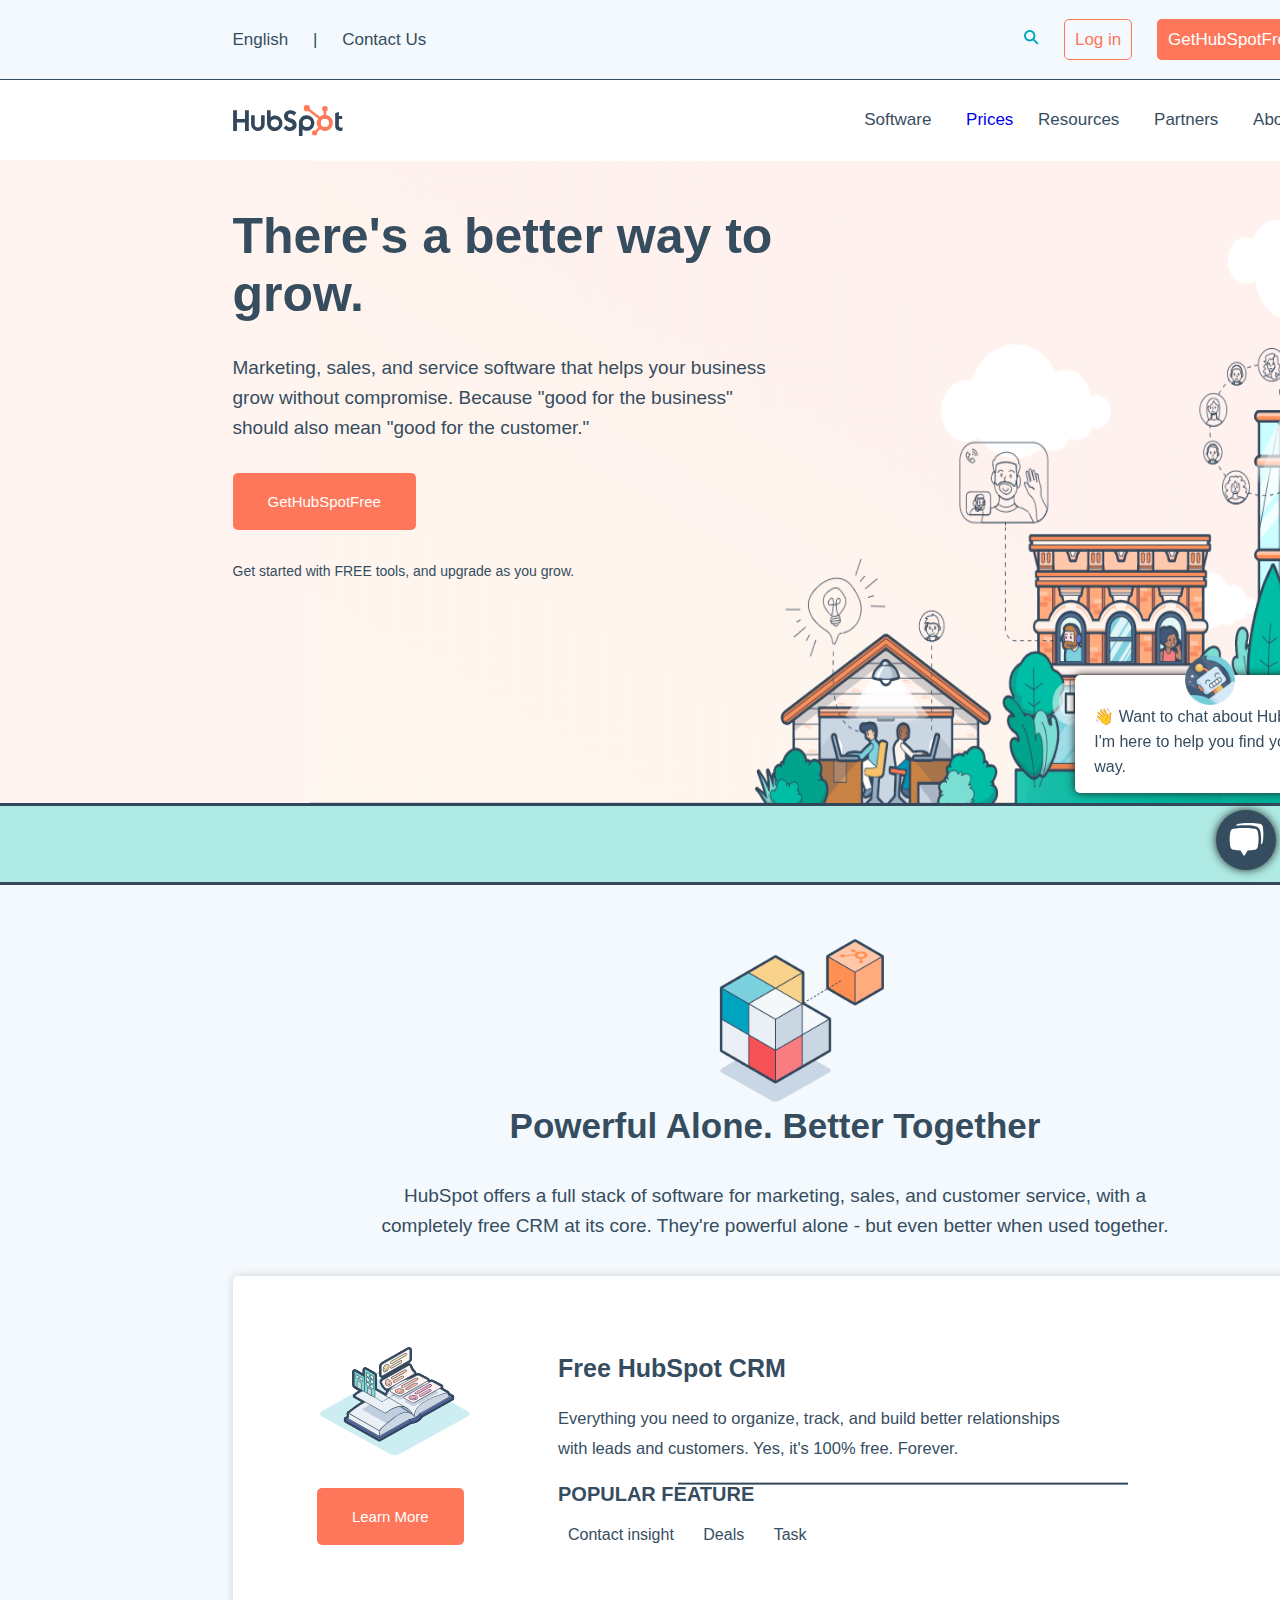
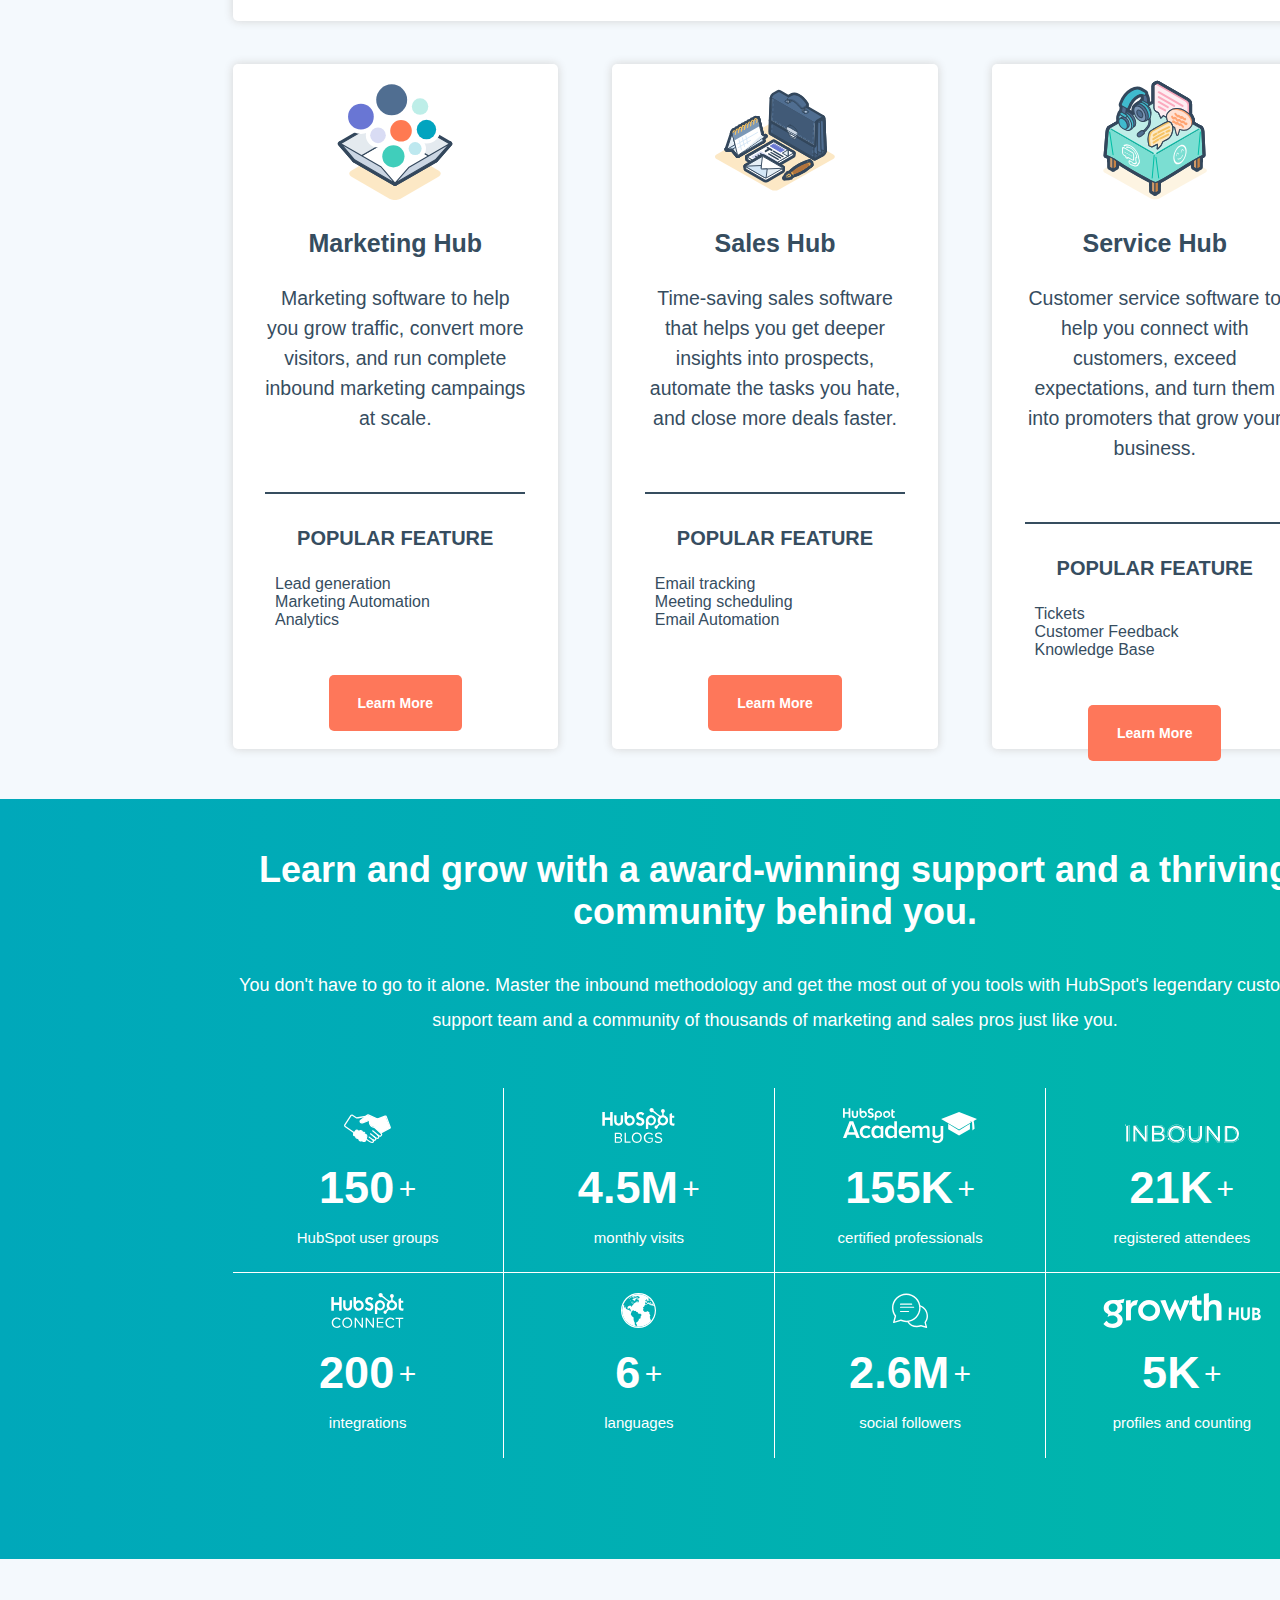
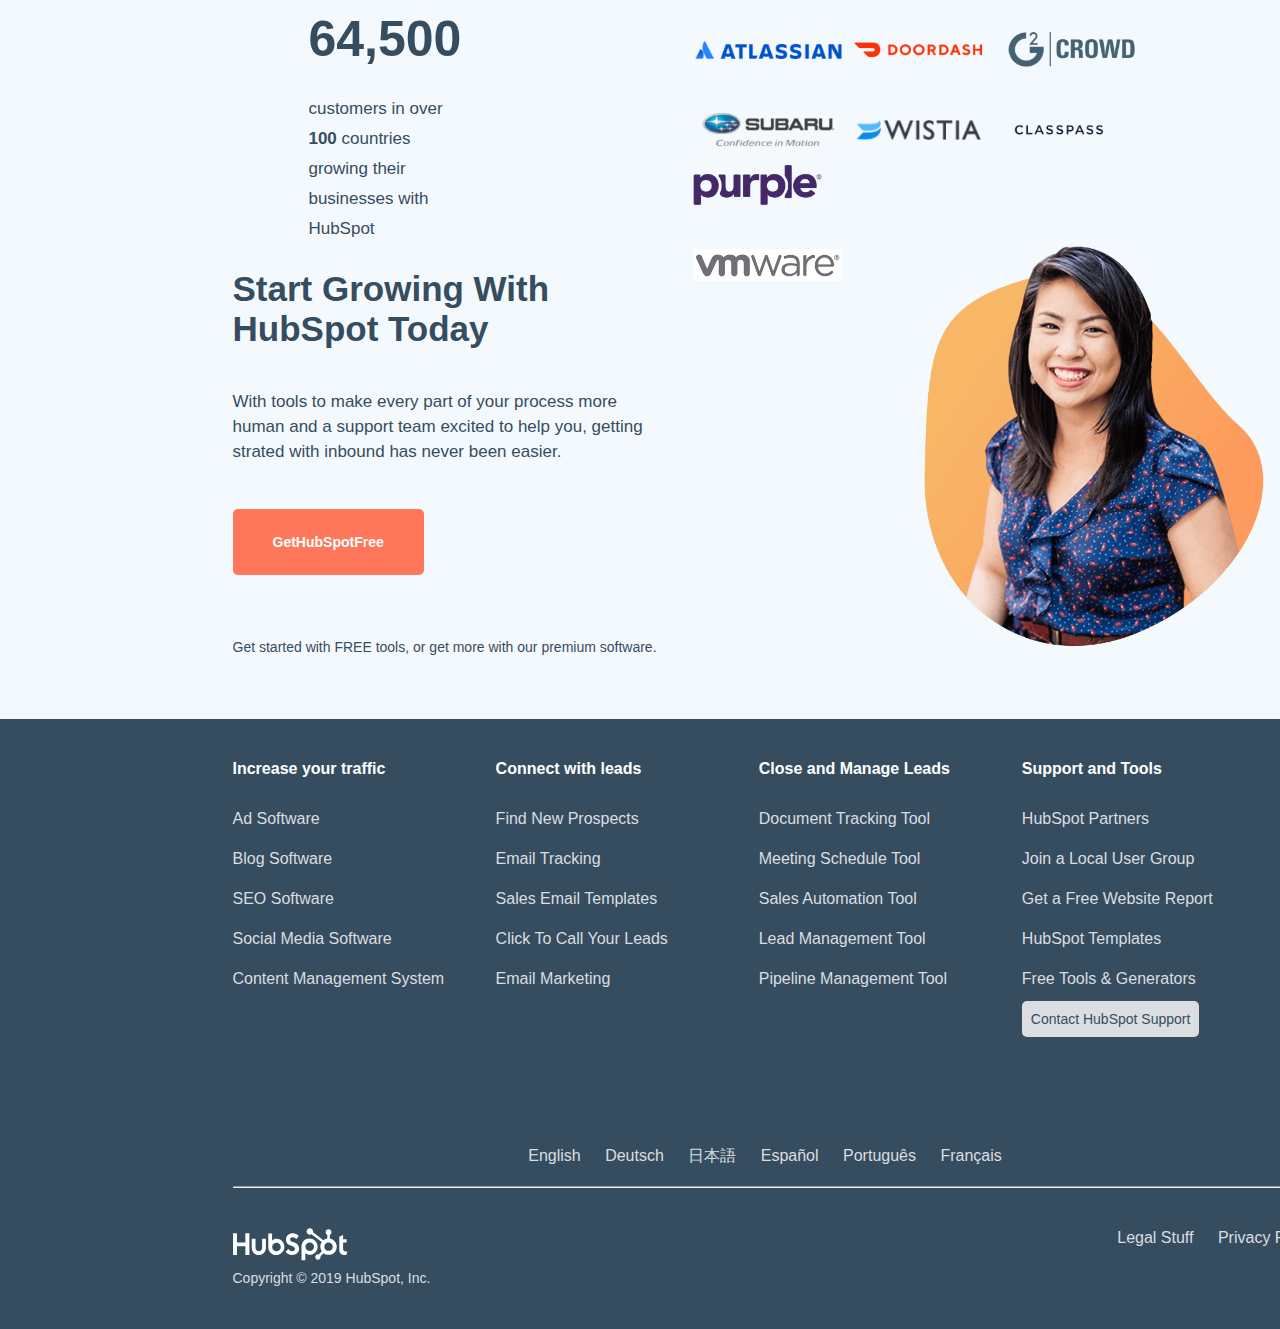
==== bonus/index.html @ 1d241747 "Fix software dropdown link color" ====
<!DOCTYPE html>
<html lang="en-US">
<head>
    <meta charset="UTF-8">
    <meta http-equiv="X-UA-Compatible" content="IE=edge">
    <meta name="viewport" content="width=device-width, initial-scale=1.0">
    <title>HubSpot</title>
    <link rel="stylesheet" href="./assets/css/style.css">
    <!-- Custom font -->
    <link rel="preconnect" href="https://fonts.gstatic.com">
    <link href="https://fonts.googleapis.com/css2?family=Montserrat:wght@200;400;600;700;800&display=swap" rel="stylesheet">  
    <!-- Custom icons -->
    <link rel="stylesheet" href="https://cdnjs.cloudflare.com/ajax/libs/font-awesome/5.15.3/css/all.min.css" integrity="sha512-iBBXm8fW90+nuLcSKlbmrPcLa0OT92xO1BIsZ+ywDWZCvqsWgccV3gFoRBv0z+8dLJgyAHIhR35VZc2oM/gI1w==" crossorigin="anonymous" />
</head>
<body>
    <!-- Chat bot -->
    <div class="helpBot">
        <div class="botImg"></div>
        <div class="crossX"><a class="mainColor" href="#">&#10005;</a></div>
        <a href="#">
            <p class="mainColor">👋 Want to chat about HubSpot? I'm here to help you find your way.</p>
        </a>
    </div>
    <!-- /Chat bot -->

    <!-- Chat icon -->
    <div class="helpChat">
        <a href="#">
            <div class="chatIcon"></div>        
        </a> 
    </div>
    <!-- /Chat icon -->

    <!-- Header -->
    <header>
        <!-- Top row nav -->
        <section class="topRow bgLightBlue">
            <div class="container clearfix">
                <div class="col2">
                    <ul>
                   <!-- Site language -->
                        <li>
                            <i class="fas fa-globe-europe smallGlobe"></i>
                            <span style="text-decoration: none" href="#">
                                <div class="dropdownMenu" id="menuLang">
                                    <span>English</span>
                                    <i class="fas fa-chevron-down"></i>
                                    <div class="dropdownContent" id="dropLang">
                                        <a class="mainColor" href="#"><strong>日本語</strong></a>
                                        <a class="mainColor" href="#"><strong>Deutsch</strong></a>
                                        <a class="mainColor" href="#"><strong>English</strong></a>
                                        <a class="mainColor" ref="#"><strong>Español</strong></a>
                                        <a class="mainColor" href="#"><strong>Português</strong></a>
                                        <a class="mainColor" href="#"><strong>Français</strong></a>         
                                    </div>
                                </div>
                            </span>
                        </li>
                        <!-- /Site language -->
                        <li>
                            <div class="vertical-divisor">|</div>
                        </li>
                        <!-- Contact us -->
                        <li>
                            <a class="mainColor" href="#">Contact Us</a>
                        </li>
                        <!-- /Contact us -->
                    </ul>
                </div>
                <div class="col2 alignRight">
                    <img class="smallIcon" src="./assets/img/search-20icon.webp" alt="Search icon">
                    <a class="medBtn" href="#">Log in</a>
                    <a class="medBtn" href="#">GetHubSpotFree</a>
                </div>
            </div>
        </section>
        <!-- /Top row nav -->
        <section class="bottomRow bgWhite">
            <div class="container clearfix">
                <div class="col2">
                    <img class="siteLogo" src="./assets/img/logo.svg" alt="Site logo">
                </div>
                <div class="col2">
                    <ul class="bottomRMenu alignRight">
                        <!-- Software -->
                        <li>
                            <span style="text-decoration: none">
                                <div class="dropdownMenu" id="menu1">
                                    <span>Software</span>
                                    <i class="fas fa-chevron-down"></i>
                                    <div class="dropdownContent" id="drop1">
                                        <!-- First -->
                                        <div class="clearfix">
                                            <div class="img" id="img1"></div>
                                            <div class="ddRMenu">
                                                <a class="mainColor" href="#"><h4>Free HubSpot CRM</h4></a>
                                                <p>All your contacts and companies, 100% free.</p>
                                            </div>
                                        </div>
                                        <!-- /First -->
                                        <!-- Second -->
                                        <hr class="dropdownHr">
                                        <div class="clearfix">
                                            <div class="img" id="img2"></div>
                                            <div class="ddRMenu">
                                                <a class="mainColor" href="#"><h4>Marketing Hub</h4></a>
                                                <p>Marketing software to increase traffic and lead. Free and premium plans.</p>
                                            </div>
                                        </div>
                                        <!-- /Second -->
                                        <!-- Third -->
                                        <div class="clearfix">
                                            <div class="img" id="img3"></div>
                                            <div class="ddRMenu">
                                                <a class="mainColor" href="#"><h4>Sales Hub</h4></a>
                                                <p>Sales software for closing more deals, faster. Free and premium plans.</p>
                                             </div>
                                        </div>
                                        <!-- /Third -->
                                        <!-- Fourth -->
                                        <div class="clearfix">
                                            <div class="img" id="img4"></div>
                                            <div class="ddRMenu">
                                                <a class="mainColor" href="#"><h4>Service Hub</h4></a>
                                                <p>Software for providing first-class customer service. Free and premium plans.</p>
                                            </div>
                                        </div>
                                        <!-- /Fourth -->
                                        <!-- Fifth -->
                                        <div class="clearfix">
                                            <div class="img" id="img5"></div>
                                            <div class="ddRMenu">
                                                <a class="mainColor" href="#"><h4>CMS Hub</h4></a>
                                                <p>Content management software to power websites. Premium plans and free trial.</p>
                                            </div>
                                        </div>
                                        <!-- /Fifth -->
                                        <hr class="dropdownHr">
                                        <div class="clearfix">
                                            <div style="line-height:30px">
                                                <a class="mainColor" href="#"><h4>App Marketplace</h4></a>
                                                <p>Find HubSpot apps for the tools and software you use to run your business.</p>
                                            </div>
                                        </div>
                                    </div>
                                </div>
                            </span>
                        </li>
                        <!-- /Software -->
                        <!-- Prices -->
                        <li>
                            <a style="text-decoration: none" href="#">Prices</a>
                        </li>
                        <!-- /Prices -->
                        <!-- Resources -->
                        <li>
                            <span style="text-decoration: none">
                                <div class="dropdownMenu" id="menu2">
                                    <span>Resources</span>
                                    <i class="fas fa-chevron-down"></i>
                                    <div class="dropdownContent clearfix"  id="drop2">
                                        <div class="row">
                                            <div class="col3">
                                                <a href="#"><h4 class="mainColor">Blog</h4></a>
                                                <p>Read marketing sales, agency, and customer success blog content.</p>
                                            </div>
                                            <div class="col3">
                                                <a href="#"><h4 class="mainColor">Customer Stories</h4></a>
                                                <p>Hear from the businesses that use HubSpot to grow better every day.</p>
                                            </div>
                                            <div class="col3">
                                                <a href="#"><h4 class="mainColor">Developers</h4></a>
                                                <p>Create apps and custom integrations for businesses using HubSpot.</p>
                                            </div>
                                        </div>
                                        <hr style="border: 1px solid lightgray">
                                        <div class="row">
                                            <div class="col3">
                                                <a href="#"><h4 class="mainColor">Ebooks, Guides & More</h4></a>
                                                <p>Get access to HubSpot's most popular marketing resources.</p>
                                            </div>
                                            <div class="col3">
                                                <a href="#"><h4 class="mainColor">Onboarding & Services</h4></a>
                                                <p>Find training and consulting services to help you thrive with HubSpot.</p>
                                            </div>
                                            <div class="col3">
                                                <a href="#"><h4 class="mainColor">Research & Reports</h4></a>
                                                <p>Get up-to-date research and data on hot business trends.</p>
                                            </div>
                                        </div>
                                        <hr style="border: 1px solid lightgray">
                                        <div class="row">
                                            <div class="col3">
                                                <a href="#"><h4 class="mainColor">Free Courses & Certifications</h4></a>
                                                <p>Take courses on the latest business trends, taught by industry experts.</p>
                                            </div>
                                            <div class="col3">
                                                <a href="#"><h4 class="mainColor">What Is Inbound?</h4></a>
                                                <p>Get a primer on how inbound helps your business grow better.</p>
                                            </div>
                                            <div class="col3">
                                                <a href="#"><h4 class="mainColor">Customer Support</h4></a>
                                                <p>Get help if you have questions about using HubSpot software.</p>
                                            </div>
                                        </div>
                                    </div>
                                </div>
                            </span>
                        </li>
                        <!-- /Resources -->
                        <!-- Partners -->
                        <li>
                            <span style="text-decoration: none">
                                <div class="dropdownMenu" id="menu3">
                                    <span>Partners</span>
                                    <i class="fas fa-chevron-down"></i>
                                    <div class="dropdownContent" id="drop3">
                                        <div class="col2">
                                            <a href="#"><h4 class="mainColor">Hire a Partner</h4></a>
                                            <p>Find a partner in our global community of service providers who can help you grow.</p>
                                        </div>
                                        <div class="col2">
                                            <a href="#"><h4 class="mainColor">Partner With Us</h4></a>
                                            <p>Find the right partner program to help your business grow.</p>
                                        </div>
                                    </div>
                                </div>
                            </span>
                        </li>
                        <!-- /Partners -->
                        <!-- About -->
                        <li>
                            <span style="text-decoration: none">
                                <div class="dropdownMenu" id="menu4">
                                    <span>About</span>
                                    <i class="fas fa-chevron-down"></i>
                                    <div class="dropdownContent f15" id="drop4">
                                        <div class="col3">
                                            <ul>
                                                <li><h4 class="mainColor">Company</h4></li>
                                                <li><a href="#">About Us</a></li>
                                                <li><a href="#">Contact Us</a></li>
                                                <li><a href="#">Management Team</a></li>
                                                <li><a href="#">Board of Directors</a></li>
                                                <li><a href="#">Careers</a></li>
                                            </ul>
                                        </div>
                                        <div class="col3">
                                            <ul>
                                                <li><h4 class="mainColor">News</h4></li>
                                                <li><a href="#">HubSpot News</a></li>
                                                <li><a href="#">Press Resources</a></li>
                                                <li><a href="#">Speakers</a></li>
                                            </ul>
                                        </div>
                                        <div class="col3">
                                            <ul>
                                                <li><h4 class="mainColor">Investors</h4></li>
                                                <li><a href="#">Investor Relations</a></li>
                                            </ul>
                                        </div>
                                    </div>
                                </div>
                            </span>
                        </li>
                        <!-- /About -->
                    </ul>
                </div>
            </div>
        </section>
    </header>
    <!-- /Header -->

    <!-- Main -->
    <main>
        <!-- Introduction -->
        <section class="siteIntroduction bgLightOrange">
            <div class="introContent container">
                <h1>There's a better way to grow.</h1>
                <p>Marketing, sales, and service software that helps your business grow without compromise. Because "good for the business" should also mean "good for the customer."</p>
                <a class="btnOrange" href="#">GetHubSpotFree</a>
                <p>Get started with FREE tools, and upgrade as you grow.</p>
            </div>
            <div class="imgCompl"></div>
        </section>
        <!-- /Introduction -->

        <!-- Products -->
        <section class="mainProducts bgLightBlue">
            <div class="container clearfix">
                <!-- Products intro -->
                <img src="./assets/img/cube.webp" alt="Cube image">
                <h2>Powerful Alone. Better Together</h2>
                <p class="mainPrSub">HubSpot offers a full stack of software for marketing, sales, and customer service, with a completely free CRM at its core. They're powerful alone - but even better when used together.</p>
                <!-- /Products intro -->

                <!-- Horizontal card -->
                <div class="horizProduct boxCard">
                    <div class="col2">
                        <div>
                            <img class="medImg" src="./assets/img/book.svg" alt="Book image">
                        </div>
                        <div>
                            <a class="btnOrange" href="">Learn More</a>
                        </div>
                    </div>
                    <div class="col2">
                        <div class="hubCrm">
                            <h3>Free HubSpot CRM</h3>
                            <p>Everything you need to organize, track, and build better relationships with leads and customers. Yes, it's 100&percnt; free. Forever.</p>
                            <h4>Popular feature</h4>
                            <div class="customHr"></div>
                            <ul>
                                <li>
                                    <i class="orangeCheck fas fa-check-circle"></i> Contact insight
                                </li>
                                <li>
                                    <i class="orangeCheck fas fa-check-circle"></i> Deals
                                </li>
                                <li>
                                    <i class="orangeCheck fas fa-check-circle"></i> Task
                                </li>
                            </ul>
                        </div>
                    </div>
                </div>
                <!-- /Horizontal card -->

                <!-- Vertical cards -->
                <div class="verticalProducts">
                    <!-- First card -->
                    <div class="col3 boxCard">
                        <img src="./assets/img/buble.svg" alt="Buble image">
                        <h3>Marketing Hub</h3>
                        <p>Marketing software to help you grow traffic, convert more visitors, and run complete inbound marketing campaings at scale.</p>
                        <hr>
                        <h4>Popular feature</h4>
                        <ul>
                            <li>
                                <i class="orangeCheck fas fa-check-circle"></i> Lead generation
                            </li>
                            <li>
                                <i class="orangeCheck fas fa-check-circle"></i> Marketing Automation
                            </li>
                            <li>
                                <i class="orangeCheck fas fa-check-circle"></i> Analytics
                            </li>
                        </ul>
                        <div>
                            <a class="btnOrange" href="">Learn More</a>
                        </div>
                    </div>
                    <!-- /First card -->
                    
                    <!-- Second card -->
                    <div class="col3 boxCard">
                        <img src="./assets/img/office.svg" alt="Office stuff image">
                        <h3>Sales Hub</h3>
                        <p>Time-saving sales software that helps you get deeper insights into prospects, automate the tasks you hate, and close more deals faster.</p>
                        <hr>
                        <h4>Popular feature</h4>
                        <ul>
                            <li>
                                <i class="orangeCheck fas fa-check-circle"></i> Email tracking
                            </li>
                            <li>
                                <i class="orangeCheck fas fa-check-circle"></i> Meeting scheduling
                            </li>
                            <li>
                                <i class="orangeCheck fas fa-check-circle"></i> Email Automation
                            </li>
                        </ul>
                        <div>
                            <a class="btnOrange" href="">Learn More</a>
                        </div>
                    </div>
                    <!-- /Second card -->

                    <!-- Third card -->
                    <div class="col3 boxCard">
                        <img src="./assets/img/table.svg" alt="Table image">
                        <h3>Service Hub</h3>
                        <p>Customer service software to help you connect with customers, exceed expectations, and turn them into promoters that grow your business.</p>
                        <hr>
                        <h4>Popular feature</h4>
                        <ul>
                            <li>
                                <i class="orangeCheck fas fa-check-circle"></i> Tickets
                            </li>
                            <li>
                                <i class="orangeCheck fas fa-check-circle"></i> Customer Feedback
                            </li>
                            <li>
                                <i class="orangeCheck fas fa-check-circle"></i> Knowledge Base
                            </li>
                        </ul>
                        <div>
                            <a class="btnOrange" href="">Learn More</a>
                        </div>
                    </div>
                    <!-- /Third card -->
                </div>
                <!-- /Vertical cards -->

            </div>
        </section>
        <!-- /Products -->

        <!-- Numbers -->
        <section class="numbersSec bgGradientBlue">
            <div class="container">
                <!-- Intro -->
                <div class="numbersIntro">
                    <h2>Learn and grow with a award-winning support and a thriving community behind you.</h2>
                    <p>You don't have to go to it alone. Master the inbound methodology and get the most out of you tools with HubSpot's legendary customer support team and a community of thousands of marketing and sales pros just like you.</p>
                </div>
                <!-- /Intro -->

                <!-- Site Numbers -->
                <div class="siteNumbers clearfix">
                    <!-- First -->
                    <div class="col4">
                        <!-- Top Element -->
                        <div class="topElem">
                            <img src="./assets/img/hands.svg" alt="Hands icon">
                            <div>
                                <span class="bigNumber">150</span> 
                                <span class="plusElem">+</span>
                            </div>
                            <p>HubSpot user groups</p>
                        </div>
                        <!-- /Top Element -->
                        
                        <!-- Bottom Element -->
                        <div class="botElem">
                            <img src="./assets/img/connect.svg" alt="Chat icon">
                            <div>
                                <span class="bigNumber">200</span> 
                                <span class="plusElem">+</span>
                            </div>
                            <p>integrations</p>
                        </div>
                        <!-- /Bottom Element -->
                    </div>
                    <!-- /First -->

                    <!-- Second -->
                    <div class="col4">
                        <!-- Top Element -->
                        <div class="topElem">
                            <img src="./assets/img/blogs.svg" alt="Blog icon">
                            <div>
                                <span class="bigNumber">4.5M</span> 
                                <span class="plusElem">+</span>
                            </div>
                            <p>monthly visits</p>
                        </div>
                        <!-- /Top Element -->
                        
                        <!-- Bottom Element -->
                        <div class="botElem">
                            <img src="./assets/img/globe.svg" alt="Earth icon">
                            <div>
                                <span class="bigNumber">6</span> 
                                <span class="plusElem">+</span>
                            </div>
                            <p>languages</p>
                        </div>
                        <!-- /Bottom Element -->                        
                    </div>
                    <!-- /Second -->

                    <!-- Third -->
                    <div class="col4">
                        <div class="topElem">
                            <img src="./assets/img/academy.svg" alt="Academy icon">
                            <div>
                                <span class="bigNumber">155K</span> 
                                <span class="plusElem">+</span>
                            </div>
                            <p>certified professionals</p>
                        </div>
                        <!-- /Top Element -->
                        
                        <!-- Bottom Element -->
                        <div class="botElem">
                            <img src="./assets/img/followers.svg" alt="Follower icon">
                            <div>
                                <span class="bigNumber">2.6M</span> 
                                <span class="plusElem">+</span>
                            </div>
                            <p>social followers</p>
                        </div>
                        <!-- /Bottom Element -->                        
                    </div>
                    <!-- /Third -->

                    <!-- Fourth -->
                    <div class="col4">
                        <div class="topElem last">
                            <img src="./assets/img/inbound.svg" alt="Inbound icon">
                            <div>
                                <span class="bigNumber">21K</span> 
                                <span class="plusElem">+</span>
                            </div>
                            <p>registered attendees</p>
                        </div>
                        <!-- /Top Element -->
                        
                        <!-- Bottom Element -->
                        <div class="botElem last">
                            <img src="./assets/img/growth.svg" alt="Growth hub icon">
                            <div>
                                <span class="bigNumber">5K</span> 
                                <span class="plusElem">+</span>
                            </div>
                            <p>profiles and counting</p>
                        </div>
                        <!-- /Bottom Element -->                        
                    </div>
                    <!-- /Fourth -->

                </div>
                <!-- /Site Numbers -->

            </div>
        </section>
        <!-- /Numbers -->

        <!-- Bottom -->
        <section class="bottomSec">
            <div class="container clearfix">
                <!-- Top row -->
                <div class="topRow">
                    <!-- Left column -->
                    <div class="col2">
                        <h2>64,500</h2>
                        <p>customers in over <strong>100</strong> countries growing their businesses with HubSpot</p>
                    </div>
                    <!-- /Left column -->

                    <!-- Right column -->
                    <div class="col2">
                        <div class="col4">
                            <img class="indLogo" src="./assets/img/atlasian.webp" alt="Atlasian logo" height="18">
                            <img class="indLogo" src="./assets/img/subaru.webp" alt="Subaru logo" height="45">
                        </div>
                        <div class="col4">
                            <img class="indLogo" src="./assets/img/doordash.webp" alt="Doordash logo" height="15">
                            <img class="indLogo" src="./assets/img/wistia.webp" alt="Wistia logo" height="20">
                        </div>
                        <div class="col4">
                            <img class="indLogo" src="./assets/img/g2crowd.webp" alt="G2 Crowd logo" height="35">
                            <img class="indLogo" src="./assets/img/classpass.webp" alt="Classpass logo" height="40">
                        </div>
                        <div class="col4">
                            <img class="indLogo" src="./assets/img/purple.webp" alt="Purple logo" height="40">
                            <img class="indLogo" src="./assets/img/vmware.webp" alt="VMWare logo" height="32">
                        </div>
                    </div>
                    <!-- /Right column -->
                </div>
                <!-- /Top row -->

                <!-- Bottom row -->
                <div class="bottomRow">
                    <!-- Left column -->
                    <div class="col2">
                        <h2>Start Growing With HubSpot Today</h2>
                        <p>With tools to make every part of your process more human and a support team excited to help you, getting strated with inbound has never been easier.</p>
                        <a class="btnOrange" href="">GetHubSpotFree</a>
                        <p>Get started with FREE tools, or get more with our premium software.</p>
                    </div>
                    <!-- Left column -->

                    <!-- Right column -->
                    <div class="col2 womanImg">
                        <img src="./assets/img/woman.webp" alt="Woman image">
                    </div>
                    <!-- /Right column -->
                </div>
                <!-- /Bottom row -->
            </div>
        </section>
        <!-- /Bottom -->
    </main>
    <!-- /Main -->

    <!-- Footer -->
    <footer>
        <div class="container">
            <!-- Top row -->
            <div class="topRow">
                <div class="col4">
                    <h4>Increase your traffic</h4>
                    <ul>
                        <li><a href="#">Ad Software</a></li>
                        <li><a href="#">Blog Software</a></li>
                        <li><a href="#">SEO Software</a></li>
                        <li><a href="#">Social Media Software</a></li>
                        <li><a href="#">Content Management System</a></li>
                    </ul>
                </div>
                <div class="col4">
                    <h4>Connect with leads</h4>
                    <ul>
                        <li><a href="#">Find New Prospects</a></li>
                        <li><a href="#">Email Tracking</a></li>
                        <li><a href="#">Sales Email Templates</a></li>
                        <li><a href="#">Click To Call Your Leads</a></li>
                        <li><a href="#">Email Marketing</a></li>
                    </ul>
                </div>
                <div class="col4">
                    <h4>Close and Manage Leads</h4>
                    <ul>
                        <li><a href="#">Document Tracking Tool</a></li>
                        <li><a href="#">Meeting Schedule Tool</a></li>
                        <li><a href="#">Sales Automation Tool</a></li>
                        <li><a href="#">Lead Management Tool</a></li>
                        <li><a href="#">Pipeline Management Tool</a></li>
                    </ul>
                </div>
                <div class="col4">
                    <h4>Support and Tools</h4>
                    <ul>
                        <li><a href="#">HubSpot Partners</a></li>
                        <li><a href="#">Join a Local User Group</a></li>
                        <li><a href="#">Get a Free Website Report</a></li>
                        <li><a href="#">HubSpot Templates</a></li>
                        <li><a href="#">Free Tools & Generators</a></li>
                        <li><a class="btnSupp mainColor" href="#">Contact HubSpot Support</a></li>
                        <li>
                            <i class="fab fa-facebook-f"></i>
                            <i class="fab fa-instagram"></i>
                            <i class="fab fa-youtube"></i>
                            <i class="fab fa-twitter"></i>
                            <i class="fab fa-linkedin-in"></i>
                        </li>
                    </ul>
                </div>
            </div>
            <!-- /Top row -->

            <!-- Bottom row -->
            <div class="bottomRow">
                <!-- Languages -->
                <div>
                    <div class="siteLang">
                        <ul>
                            <li><a href="#">English</a></li>
                            <li><a href="#">Deutsch</a></li>
                            <li><a href="#">日本語</a></li>
                            <li><a href="#">Español</a></li>
                            <li><a href="#">Português</a></li>
                            <li><a href="#">Français</a></li>
                        </ul>
                    </div>
                    <!-- /Languages -->
                    <hr>
                </div>

                <!-- Left column -->
                <div class="col2 alignLeft">
                    <div class="imgSite"></div>
                    <p>Copyright &copy; 2019 HubSpot, Inc.</p>
                </div>
                <!-- /Left column -->

                <!-- Right column -->
                <div class="col2 alignRight">
                    <ul>
                        <li class="siteLegal">
                            <a href="#">Legal Stuff</a>
                        </li>
                        <li class="siteLegal">    
                            <a href="#">Privacy Policy</a>
                        </li>
                    </ul>
                </div>
                <!-- /Right column -->
            </div>
            <!-- /Bottom row -->
        </div>
    </footer>
    <!-- /Footer -->
</body>
</html>
---- bonus/assets/css/style.css ----
/* Utility */
* {
    box-sizing: border-box;
    padding: 0;
    margin: 0;
}

.clearfix::after {
    display: table;
    clear: both;
    content: "";
}

a {
    text-decoration: none;
}

ul li  {
    list-style: none;
}

.container {
    height: 100%;
    width: 70%;
    margin: auto;
}

.smallIcon {
    width: 15px;
    height: 15px;
    vertical-align: text-top;
}

.col2 {
    width: calc(100%/2);
    height: 100%;
    float: left;
}

.col3 {
    width: calc(90%/3);
    height: 685px;
    float: left;
    border-radius: 5px;
}

.col4 {
    width: calc(100%/4);
    text-align: center;
    float: left;
}

.f15 {
    font-size: 15px;
}

.alignLeft {
    text-align: left !important;
}

.alignRight {
    text-align: right !important;
}

.boxCard {
    background: white;
    box-shadow: 0 0 10px lightgrey;
}

.medImg {
    width: 150px !important;
}

.indLogo {
    vertical-align: middle;
    display: inline-block;
    margin: auto;
}

.bgLightBlue {
    background-color: #f4f9fd;
}

.bgWhite {
    background-color: white;
}

.bgLightOrange {
    background-color: #fff4ef;
}

.bgGradientBlue {
    background: linear-gradient(90deg, #00A8BA 0%, #00B9A8 100%);
}

.mainColor{
    color: #364d5f !important;
}

.btnOrange {
    background-color: #fe775a;
}

.btnSupp {
    background-color: #DADEE0;
    padding: 10px 9px;
    border-radius: 5px;
    font-size: 14px;
}

.orangeCheck {
    color: #fe775a;
    margin-right: 10px;
    vertical-align: initial;
}

.orangeCheck i {
    font-size: 12px;
    padding: 1px 2px;
    margin-left: 1px;
    margin-top: -1px;
}

.customHr {
    height: 1px;
    border: 1px solid #33475b;
    position: absolute;
    top: 75%;
    right: 25%;
    width: 450px;
}

/* Page */
body {
    min-width: 1550px;
    background-color: #f4f9fd;
    color: #364d5f;
    font-family: Arial, Helvetica, sans-serif;
}

header {
    width: 100%;
    height: 160px;
    font-size: 17px;
}

i {
    vertical-align: middle;
}

.topRow, .bottomRow {
    height: calc(100%/2);
    line-height: 80px;
}

header .topRow {
    border-bottom: 1px solid #364d5f;
}

.smallGlobe {
    vertical-align: text-top;
    font-size: 17px;
}

.col2 span {
    display: inline-block;
}

.col2 ul li, .col3 ul li {
    display: inline-block;
}

.col2 > :nth-child(2) {
    margin-right: 10px;
}

.col2 > img:nth-child(1) {
    margin-right: 10px;
}

.vertical-divisor {
    margin: 0 20px;
}

.topRow .col2:nth-child(2) {
    text-align: center;
}

.medBtn {
    color: #fe775a;
    border: 1px solid #fe775a;
    padding: 10px 10px;
    border-radius: 5px;
    margin: 0 10px;
}

.medBtn:nth-child(3) {
    color: white;
    background-color: #fe775a;;
}

.siteLogo {
    vertical-align: middle;
    width: 110px;
}

.bottomRMenu li{
    margin: 0 10px;
}

.bottomRMenu i {
    margin-left: 10px;
}

/* Introduction */
.siteIntroduction {
    background: url("../img/jumbotron.png");
    background-position: right top;
    background-repeat: no-repeat;
    background-size: 80% 730px;
    background-color: #fff4ef;
    height: 725px;
}

.introContent {
    padding-top: 3%;
    width: 35%;
    margin-left: 15%;
}

.introContent h1 {
    font-size: 50px;
    font-weight: 800;
}

.introContent p {
    padding-top: 30px;
    line-height: 30px;
    margin-bottom: 50px;
    font-size: 19px;
}

.introContent a, .horizProduct a{
    color: white;
    padding: 20px 35px;
    border-radius: 5px;
    font-size: 15px;
}

.introContent p:nth-child(4) {
    margin-top: 15px;
    font-size: 14px;
    font-weight: normal;
}

.imgCompl {
    background-color: #afebe4;
    height: 82px;
    border-top: 3px solid #33475b;
    border-bottom: 3px solid #33475b;
    margin-top: -82px;
}

/* Products */
.mainProducts > .container {
    text-align: center;
}

.mainProducts > .container img {
    width: 20%;
    margin-top: 5%;
}

.mainProducts h2 {
    font-size: 35px;
}

.mainProducts .mainPrSub {
    font-size: 19px;
}

.mainProducts p {
    margin: 35px 12%;
    font-size: 16.5px;
    line-height: 30px;
}

.horizProduct {
    height: 345px;
    text-align: left;
    border-radius: 5px;
    margin-bottom: 4%;
}

.horizProduct .col2:nth-child(1) {
    width: 30%;
    text-align: center;
}

.horizProduct .col2:nth-child(2) {
    width: 70%;
    text-align: left;
}

.horizProduct img {
    height: 150px;
    width: 150px;
    margin-top: 50px !important;
}

.horizProduct a {
    display: inline-block;
    margin-top: 40px;
}

.col2 > div {
    height: 50%;
}

.horizProduct p, .horizProduct h4, .horizProduct ul {
    margin: 20px 0px;
    width: 70%;
}

.horizProduct h3, .verticalProducts h3{
    font-size: 25px;
}

.horizProduct h4, .col3 h4{
    text-transform: uppercase;
    font-size: 20px;
}

.horizProduct hr {
    width: 50px;
    display: absolute;
}

.hubCrm {
    transform: translate(0, 45%);
}

.horizProduct li {
    margin-right: 15px;
}

.verticalProducts .col3:nth-child(2) {
    margin: 0 5%;
}

.col3 img {
    margin-top: 20px;
    margin-bottom: 25px;
    width: 120px !important;
    height: 120px;
}

.col3 p {
    margin: 25px 30px;
    line-height: 30px;
    font-size: 19.5px;
}

.col3 hr {
    margin: 18% 10% 10% 10%;
    border: 1px solid #364d5f;
}

.col3 ul li {
    text-align: left;
    display: block;
    margin-left: 10%;
}

.col3 ul {
    margin-top: 25px;
}

.verticalProducts a, .bottomSec .bottomRow a {
    color: white;
    padding: 20px 29px;
    border-radius: 5px;
    font-size: 14px;
    font-weight: 600;
}

.verticalProducts > .col3 > div {
    padding: 65px 0px;
}

/* Reviews */
.numbersSec {
    height: 760px;
    margin-top: 50px;
}

.numbersIntro {
    padding-top: 50px;
    text-align: center;
    color: white;
}

.numbersIntro h2 {
    font-size: 36px;
    padding-bottom: 35px;
}

.numbersIntro p {
    font-size: 18px;
    line-height: 35px;
}

.siteNumbers {
    height: 320px;
    margin-top: 50px;
    color: white;
}

.topElem {
    height: 185px;
    border-right: 1px solid white;
    border-bottom: 1px solid white;
}

.botElem {
    height: 185px;
    border-right: 1px solid white;
}

.last {
    border-right: 0px;
}

.topElem > img, .botElem > img {
    margin-top: 20px;
    height: 35px;
}

.topElem > div, .botElem > div {
    padding: 15px 0;
}

.topElem > p, .botElem p {
    font-size: 15px;
    padding-bottom: 15px;
}

.bigNumber {
    font-size: 45px;
    font-weight: 600;
}

.plusElem {
    font-size: 30px;
    vertical-align: text-bottom;
}

/*
    Bottom 
*/
.bottomSec {
    height: 760px;
}

/* Top Row */
.bottomSec .topRow {
    height: 270px;
}

.bottomSec .topRow > div:first-child {
    width: 30%;
    padding: 40px 7% 0 7%;
    line-height: 30px;
}

.bottomSec h2 {
    font-size: 50px;
    padding: 25px 0px;
}

.bottomSec p {
    font-size: 17px;
    margin-top: 15px;
}

.bottomSec .topRow > div:nth-child(2) {
    width: 50%;
    transform: translate(25%, 50px);
}

.bottomSec .topRow .col2 > .col4 {
    width: 150px;
} 

.topRow .col2 > .col4:nth-child(3), .topRow .col2 > .col4:nth-child(4) {
    text-align: left;
}

.topRow .col2 > .col4:nth-child(3) {
    margin-left: 1%;
}

/* Bottom Row */
.bottomRow  h2 {
    font-size: 35px;
}

.bottomRow .col2 > p {
    line-height: 25px;
}

.bottomSec .bottomRow {
    line-height: normal;
    margin-top: 15px;
}

.bottomSec .bottomRow .col2:nth-child(1) {
    width: 40%;
}

.bottomRow .btnOrange {
    margin: 45px 0;
    display: inline-block;
    padding: 25px 40px !important;
}

.bottomRow .col2 > p:last-child {
    font-size: 14px;
}

.bottomRow .womanImg {
    text-align: right;
    transform: translate(12%, 0%);
}

.womanImg img {
    width: 340px;
}

/* 
    Footer
*/

footer {
    background-color: #364d5f;
    color:#DADEE0 !important;
    height: 610px;
}

footer h4 {
    color: white;
}

footer .topRow {
    height: 70%;
}

footer .bottomRow {
    height: 30%;
    text-align: center;
}

footer .col4 {
    text-align: left;
    width: calc(97%/4);
    margin-top: 10px;
}

footer ul {
    line-height: 40px;
    margin-top: -10px;
}

footer a {
    color: #DADEE0;
}

footer li i {
    width: 15px;
    height: 15px;
    margin-right: 18px;
}

footer .bottomRow .col2 p {
    line-height: 0px;
}

footer .bottomRow ul li {
    display: inline-block;
    margin: 0 20px 10px 0px;
}

.siteLegal:nth-child(2){
    margin: 0;
}

footer .col2 {
    height: 100px;
    margin-top: 40px;
}

footer .imgSite {
    background-image: url("../img/logo-white.svg");
    background-repeat: no-repeat;
    width: 120px;
    height: 50px;
}

/* 
Bonus 
*/

/* Dropdown menu */
.dropdownMenu {
    position: relative;
}

.dropdownContent, .dropdownContent hr {
    border: 1px solid rgb(203, 214, 226);
}

.dropdownContent {
    display: none;
    position: absolute;
    border-radius: 4px;
    background-color: white;
    text-align: left;
    z-index: 2;
    padding-left: 25%;
    line-height: 280%;
    box-shadow: 0 0 10px lightgrey;
}

.dropdownContent h4 {
    text-transform: unset;
    font-size: unset;
}

.dropdownContent p {
    font-size: 12.5px !important;
    margin: 0;
    line-height: 20px;
}

.dropdownHr {
    width: 100%;
    margin: 2% 0;
}

.dropdownContent .col3 {
    width: calc(100%/3);
    height: unset;
}

.ddRMenu {   
    width: 400px;
}

#drop1 .img, #drop1 div {
    float: left;
    margin: 7px 5px 9px 5px;
}

#drop1 .img {
    width: 40px;
    height: 40px;
    background-repeat: no-repeat;
    background-position: center;
    background-color: #f4f9fd;
    background-size: 50%;
}

#img1 {
    background: url('https://f.hubspotusercontent00.net/hubfs/53/WBZ-1165%20Global%20Nav%20Redesign/Software/Marketing.svg');
}

#img2 {
    background: url('https://f.hubspotusercontent00.net/hubfs/53/WBZ-1165%20Global%20Nav%20Redesign/Software/Marketing.svg');
}

#img3 {
    background: url('https://f.hubspotusercontent00.net/hubfs/53/WBZ-1165%20Global%20Nav%20Redesign/Software/Sales.svg');
}

#img4 {
    background: url('https://f.hubspotusercontent00.net/hubfs/53/WBZ-1165%20Global%20Nav%20Redesign/Software/Service.svg');
}

#img5 {
    background: url('https://f.hubspotusercontent00.net/hubfs/53/WBZ-1165%20Global%20Nav%20Redesign/Software/CMS.svg');
}

#drop1 div:nth-child(2n+0) span {
    font-size: 12.5px;
}

#drop2 .col3 {
    height: 100px;
    line-height: normal;
    margin-top: 18px;
}

#drop2 h4 {
    margin-bottom: 5px;
}

#drop2 p {
    width: 96%;
}

.dropdownContent > a {
    line-height: 30px;
}

.dropdownContent .row {
    float: left;
    width: 100%;
}

#menu1:hover #drop1, #menu2:hover #drop2, #menu3:hover #drop3, #menu4:hover #drop4, #menuLang:hover #dropLang {
    display: block;
}

.dropdownContent:before {
    content: "";
    position: absolute;
    border-color: rgb(203, 214, 226);
    border: solid transparent;
    border-bottom-color: white;
    border-width: 11px;
    margin-left: -10px;
    z-index: 1;
}

.dropdownContent:after {
    content: "";
    position: absolute;
    width: 0;
    height: 0;
    border: solid transparent;
    border-width: 10px;
    border-bottom-color: rgb(203, 214, 226);
    z-index: 0;
    padding-left: 2px;
}

#drop1 {
    width: 550px;
    height: 570px;
    transform: translate(-15px, -15px);
    line-height: normal;
    padding: 25px;
    margin-left: 0px;
}

#drop2 {
    transform: translate(-500px, -15px);
    width: 900px;
    height: 350px;
    padding: 5px 40px;
}

#drop3 {
    width: 710px;
    height: 150px;
    transform: translate(-500px, -15px);
    padding: 20px 35px;
}

#drop4 {
    width: 620px;
    height: 300px;
    transform: translate(-510px, -15px);
}

#dropLang {
    width: 120px;
    height: 250px;
    transform: translate(-10px, -15px);
    line-height: 240%;
}

#drop1:after, #drop1:before {
    right: 434px;
    top: -21px;
}

#drop2:after, #drop2:before {
    right: 284px;
    top: -21px;
}

#drop3:after, #drop3:before {
    right: 112px;
    top: -21px;
}

#drop4:after, #drop4:before {
    right: 30px;
    top: -21px;
}

#dropLang:after, #dropLang:before {
    right: 30px;
    top: -21px;
}

/* Bot help */
.helpBot {
    position: fixed;
    top: 75vh;
    left: 84vw;
    width: 275px;
    background: white;
    border-radius: 5px;
    padding: 14px;
    z-index: 2;
    box-shadow: 0 0 9px rgb(34, 34, 34);
}

.helpBot p {
    line-height: 25px;
    margin: 15px 5px 0px 5px;
}

.crossX {
    position: absolute;
    top: 5px;
    right: 10px;
    font-size: 18px;
}

.botImg{
    background-image: url(../img/bot-avatar.jpg);
    background-size: cover;
    height: 50px;
    width: 50px;
    position: absolute;
    top: -20px;
    right: 42%;
}

/* Chat icon */
.helpChat {
    position: fixed;
    top: 90vh;
    left: 95vw;
    background: #364d5f;
    text-align: center;
    width: 60px;
    height: 60px;
    font-size: 35px;
    z-index: 2;
    border-radius: 50%;
    box-shadow: 0 0 10px rgb(34, 34, 34);
}

.chatIcon {
    background-image: url('../img/launcher-open-icon.svg');
    height: 60px;
    width: 60px;
    background-repeat: no-repeat;
    background-size: 35px;
    background-position:center;
}
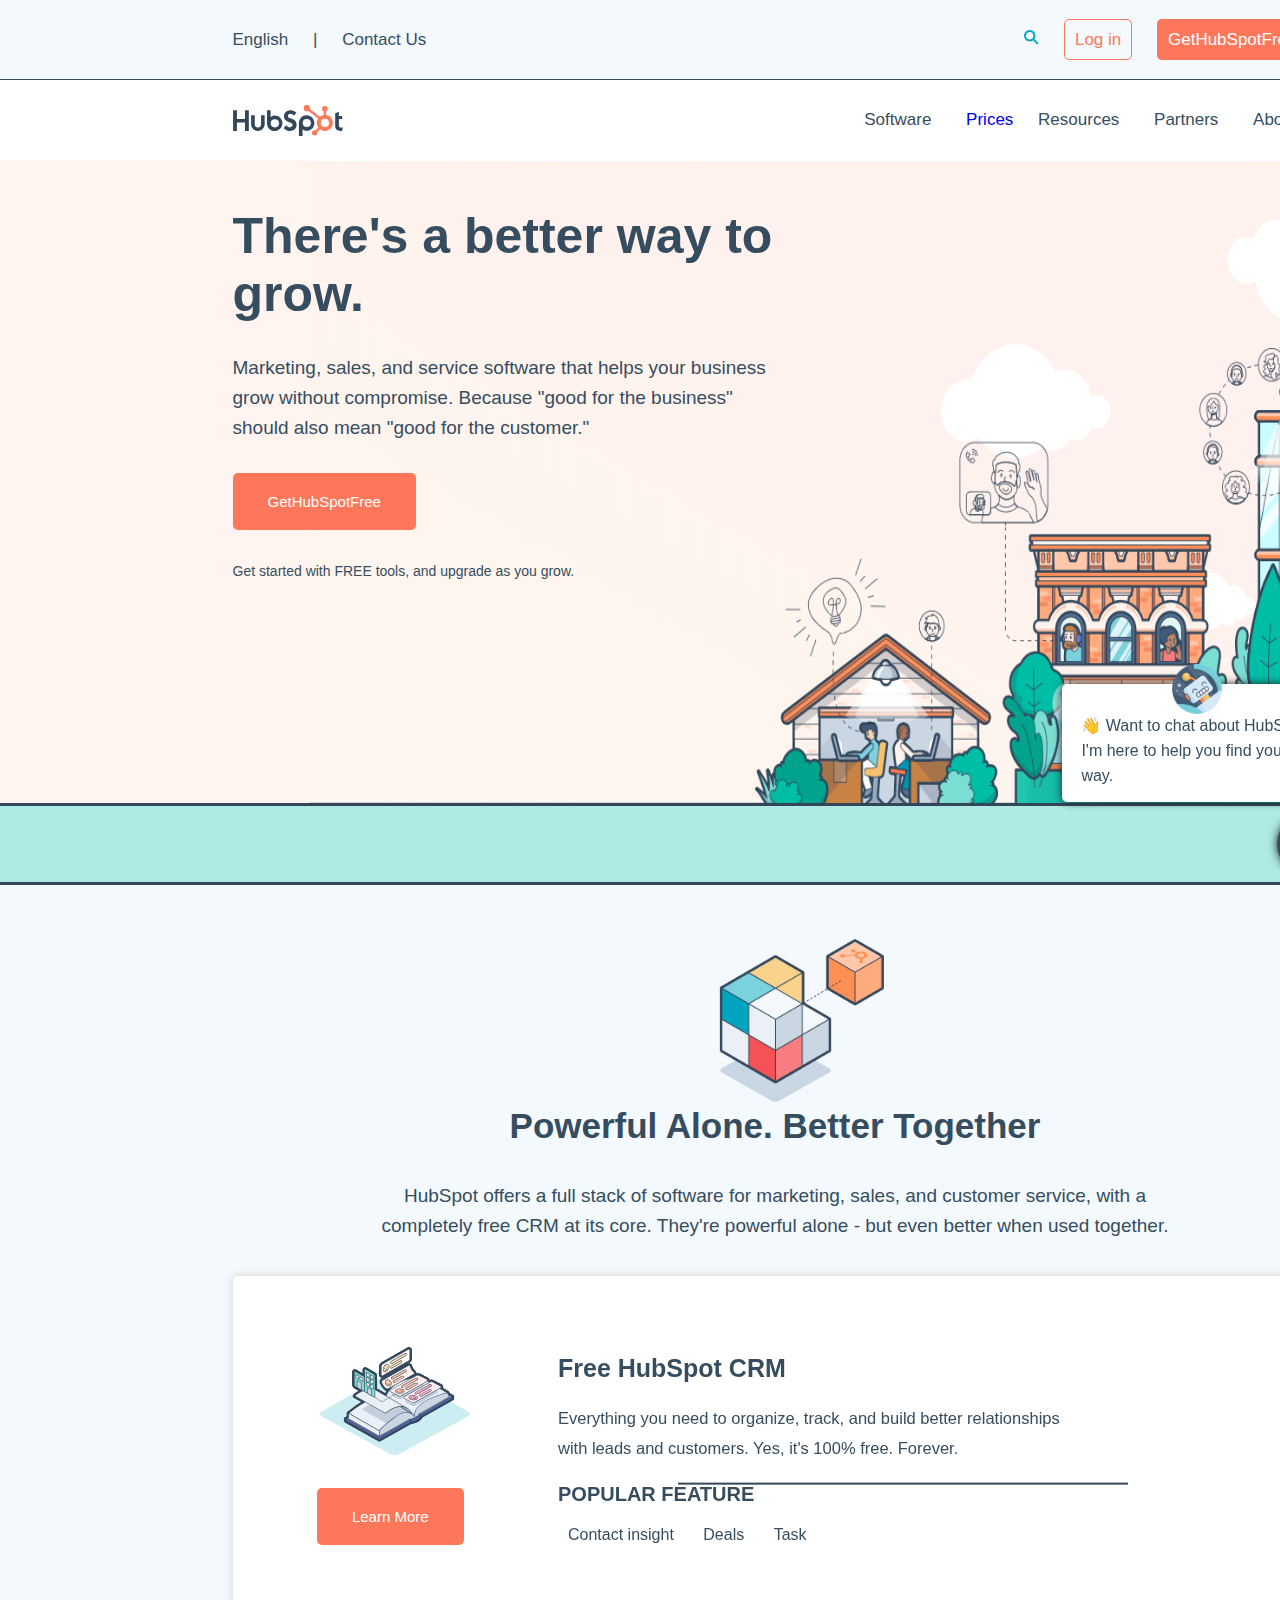
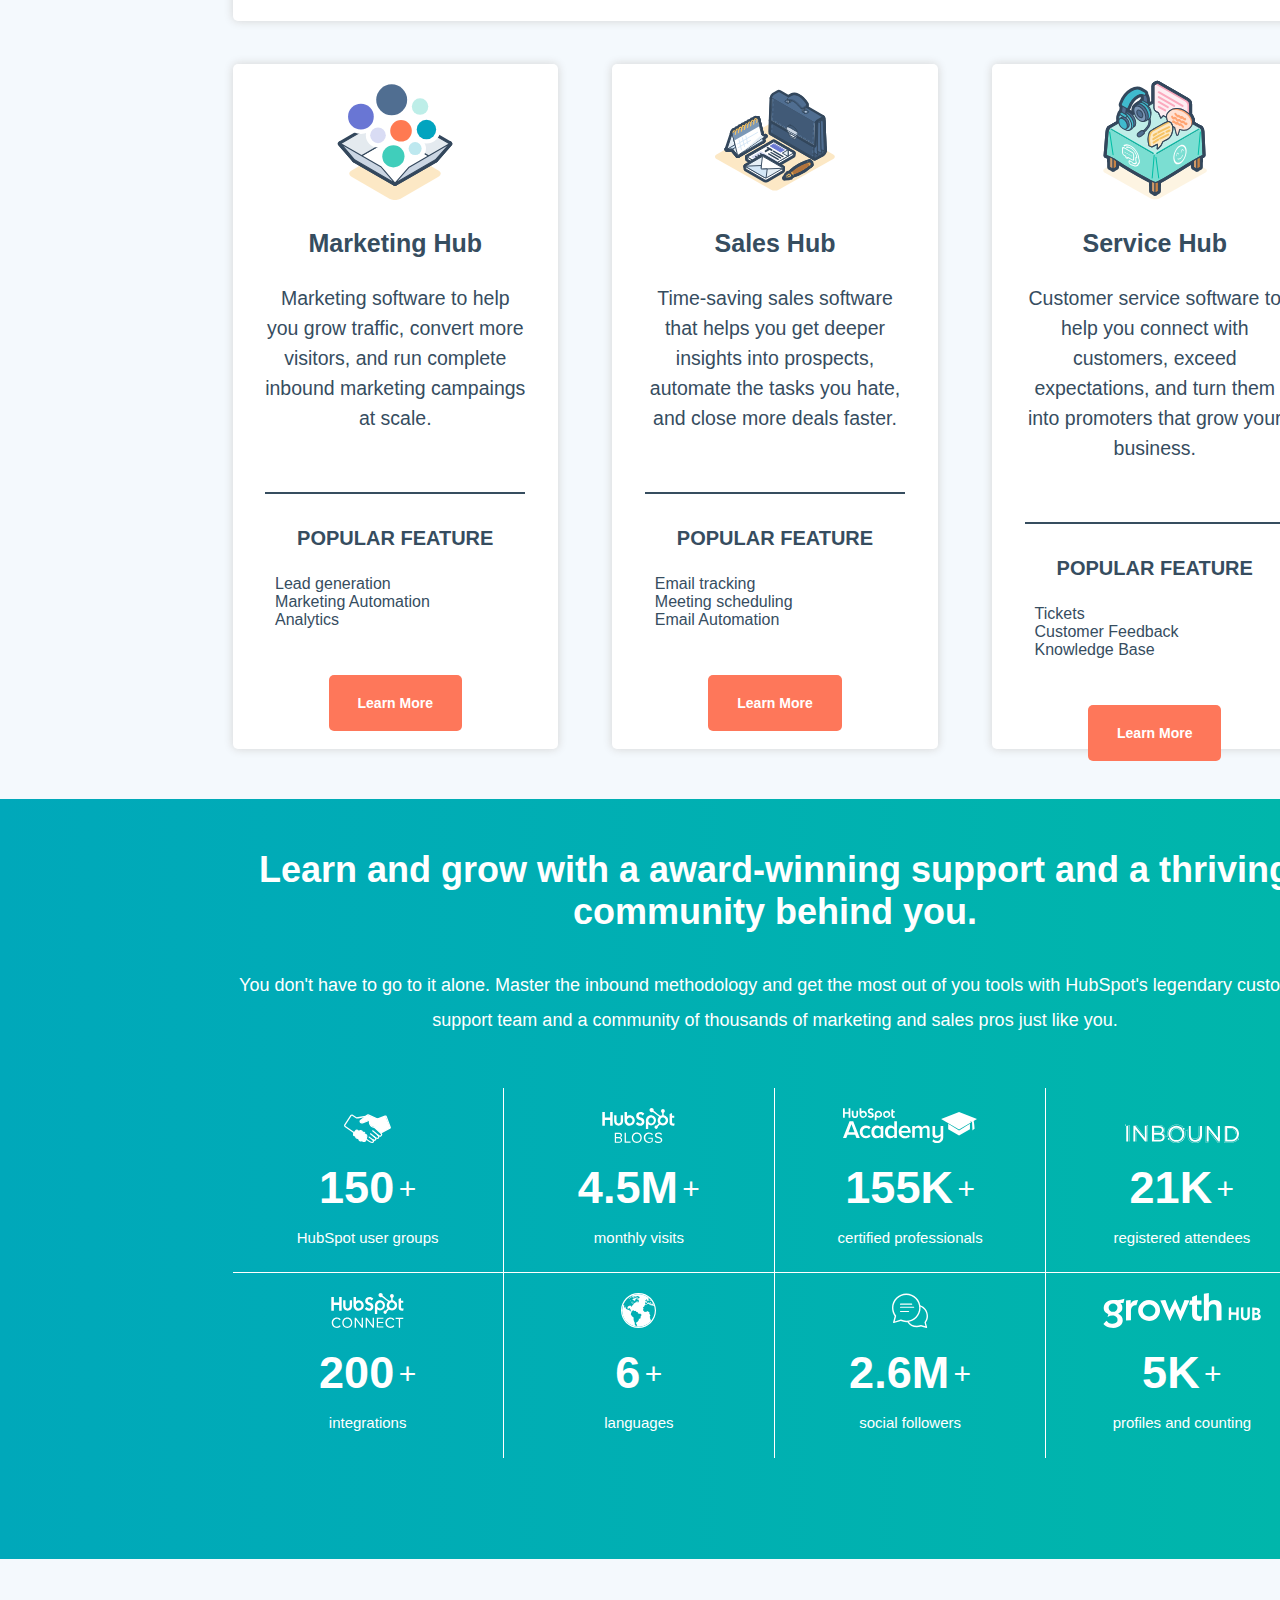
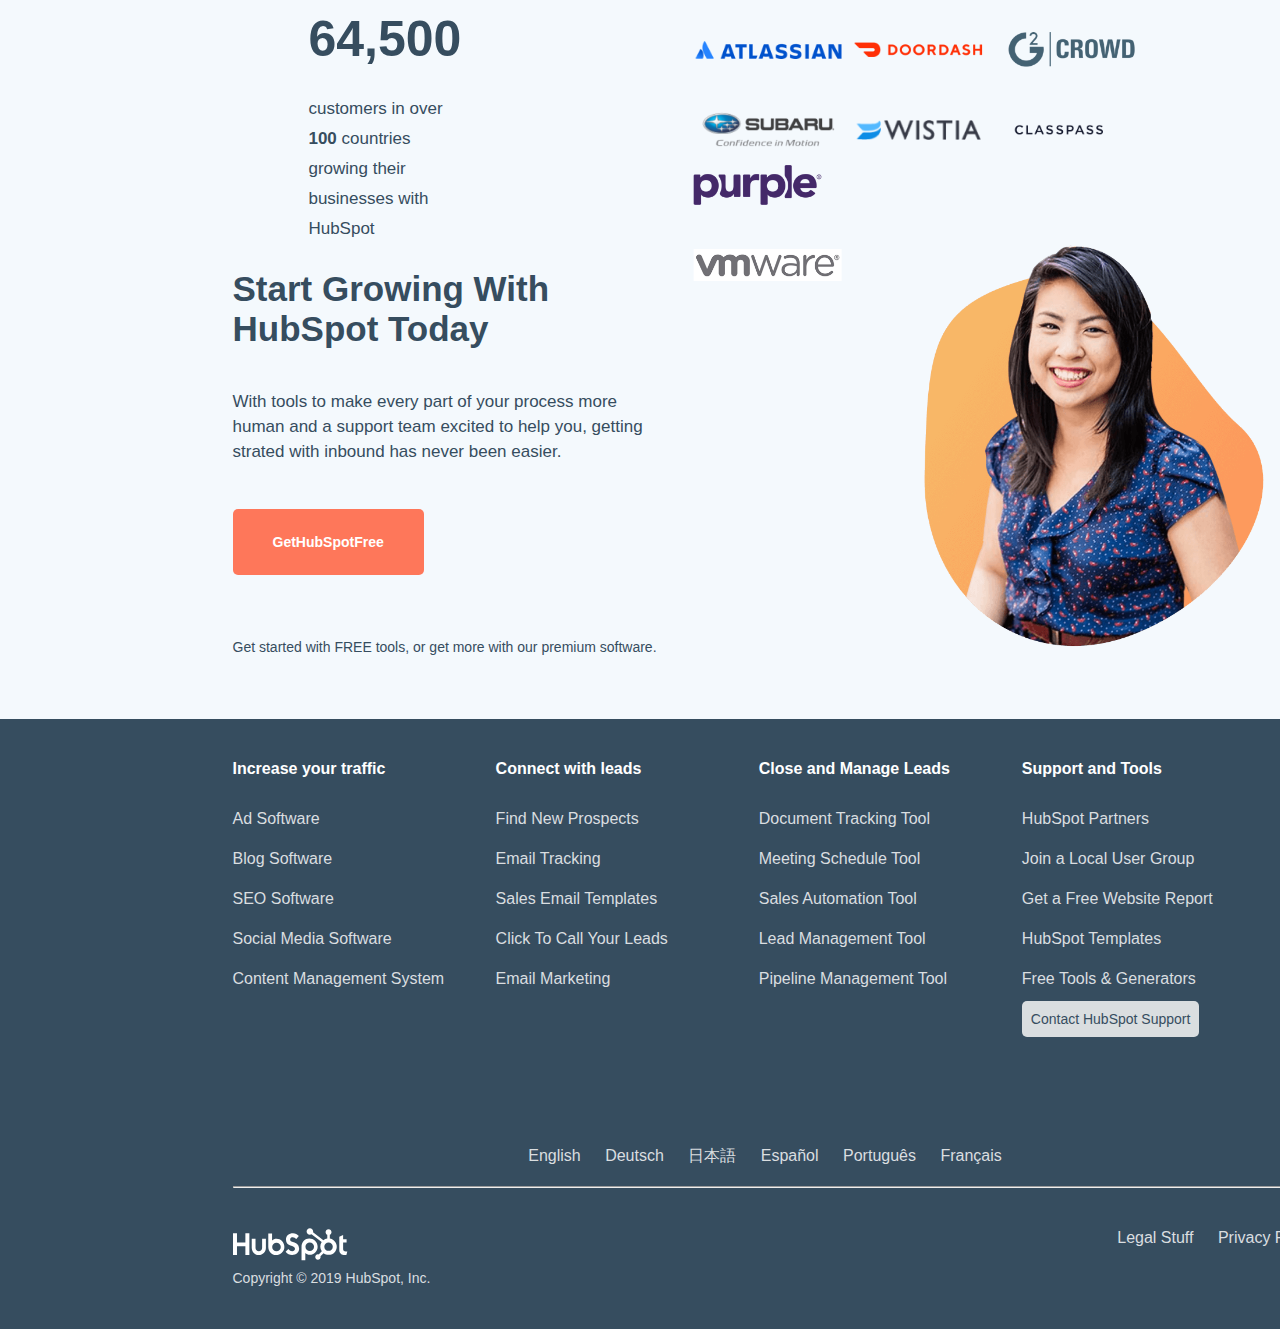
==== commit f8221866: "Fix helper element" ====
--- a/bonus/index.html
+++ b/bonus/index.html
@@ -13,23 +13,28 @@
     <link rel="stylesheet" href="https://cdnjs.cloudflare.com/ajax/libs/font-awesome/5.15.3/css/all.min.css" integrity="sha512-iBBXm8fW90+nuLcSKlbmrPcLa0OT92xO1BIsZ+ywDWZCvqsWgccV3gFoRBv0z+8dLJgyAHIhR35VZc2oM/gI1w==" crossorigin="anonymous" />
 </head>
 <body>
-    <!-- Chat bot -->
-    <div class="helpBot">
-        <div class="botImg"></div>
-        <div class="crossX"><a class="mainColor" href="#">&#10005;</a></div>
-        <a href="#">
-            <p class="mainColor">👋 Want to chat about HubSpot? I'm here to help you find your way.</p>
-        </a>
+    <!-- Help -->
+    <div class="siteHelper">
+        <!-- Chat bot -->
+        <div class="helpBot">
+            <div class="botImg"></div>
+            <div class="crossX"><a class="mainColor" href="#">&#10005;</a></div>
+            <a href="#">
+                <p class="mainColor">👋 Want to chat about HubSpot? I'm here to help you find your way.</p>
+            </a>
+        </div>
+        <!-- /Chat bot -->
+    
+        <!-- Chat icon -->
+        <div class="helpChat">
+            <a href="#">
+                <div class="chatIcon"></div>        
+            </a> 
+        </div>
+        <!-- /Chat icon -->
     </div>
-    <!-- /Chat bot -->
-
-    <!-- Chat icon -->
-    <div class="helpChat">
-        <a href="#">
-            <div class="chatIcon"></div>        
-        </a> 
-    </div>
-    <!-- /Chat icon -->
+    <!-- /Help -->
+
 
     <!-- Header -->
     <header>
--- a/bonus/assets/css/style.css
+++ b/bonus/assets/css/style.css
@@ -805,11 +805,17 @@
     top: -21px;
 }
 
+/* 
+Helper
+*/
+.siteHelper {
+    position: fixed;
+    top: 76vh;
+    left: 83vw;
+}
+
 /* Bot help */
 .helpBot {
-    position: fixed;
-    top: 75vh;
-    left: 84vw;
     width: 275px;
     background: white;
     border-radius: 5px;
@@ -842,9 +848,7 @@
 
 /* Chat icon */
 .helpChat {
-    position: fixed;
-    top: 90vh;
-    left: 95vw;
+    position: relative;
     background: #364d5f;
     text-align: center;
     width: 60px;
@@ -852,7 +856,9 @@
     font-size: 35px;
     z-index: 2;
     border-radius: 50%;
-    box-shadow: 0 0 10px rgb(34, 34, 34);
+    box-shadow: 0 0 10px rgb(34 34 34);
+    right: -78%;
+    margin-top: 12px;
 }
 
 .chatIcon {
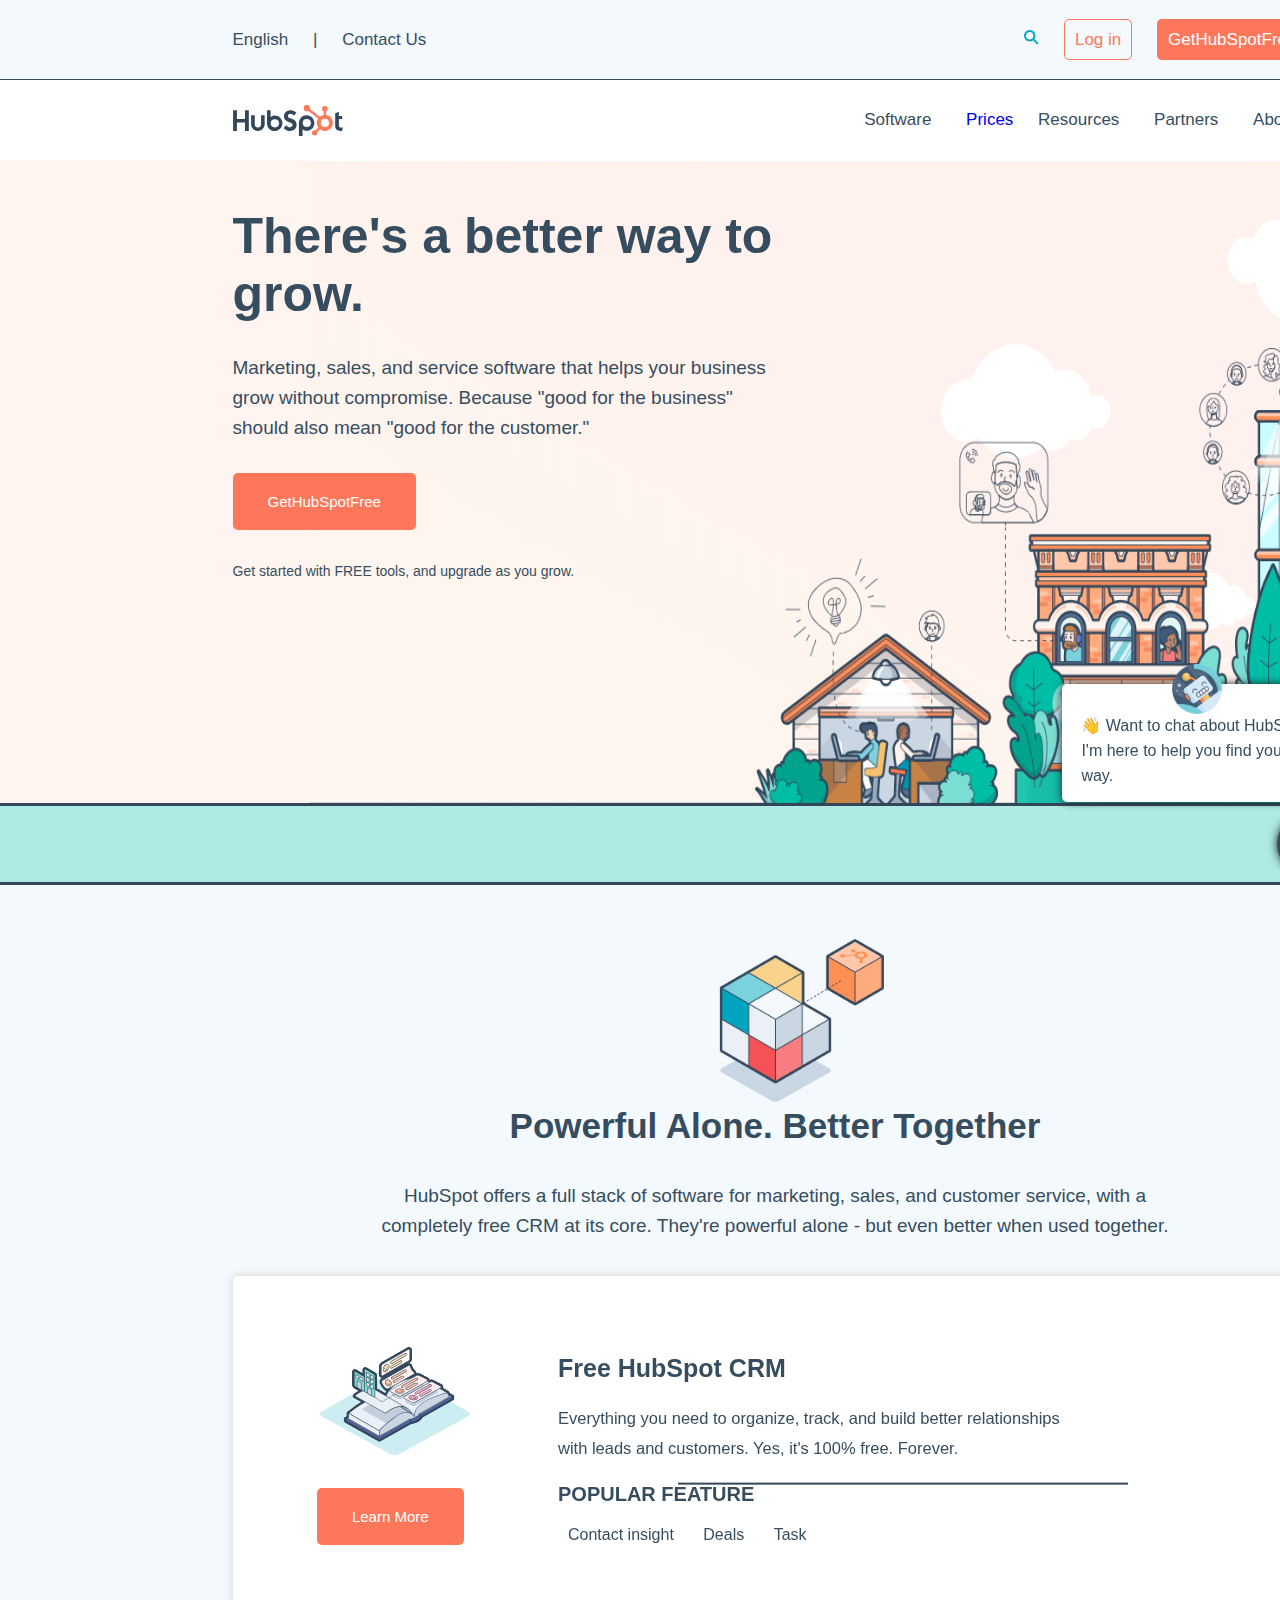
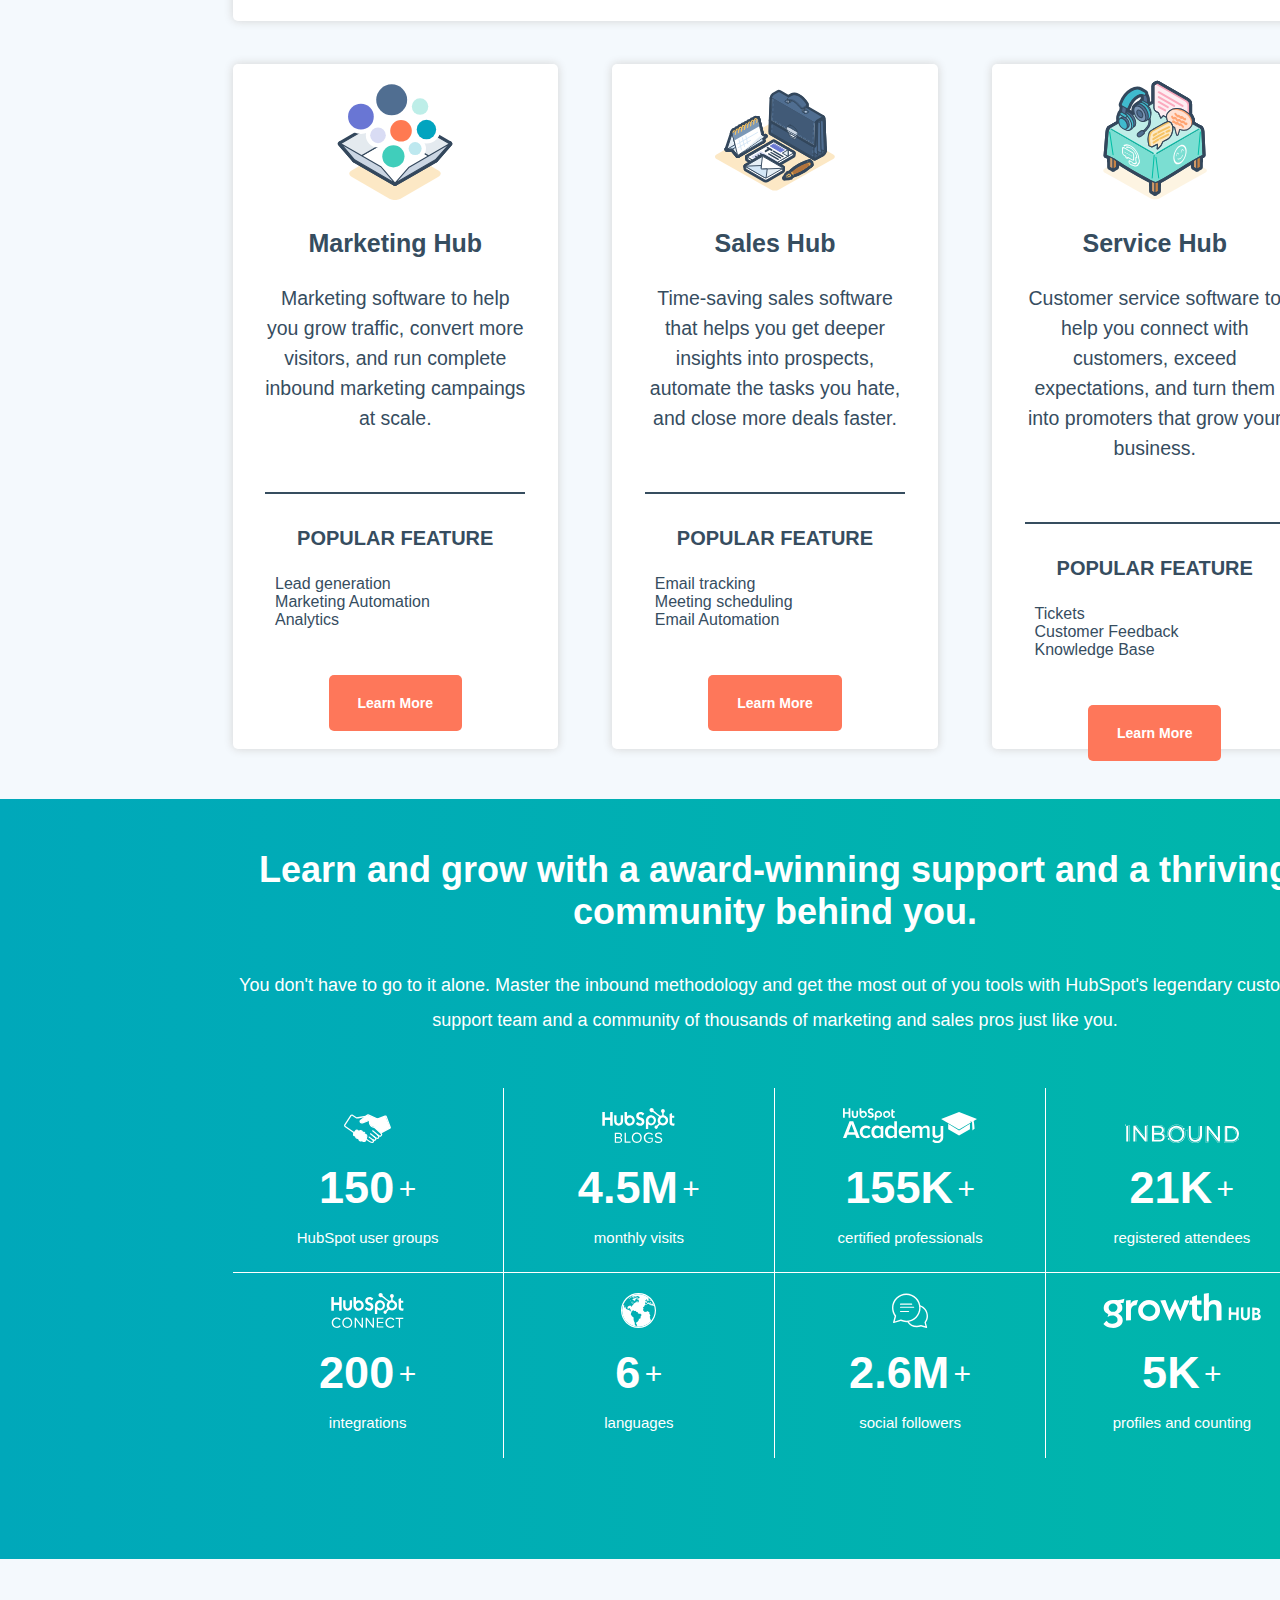
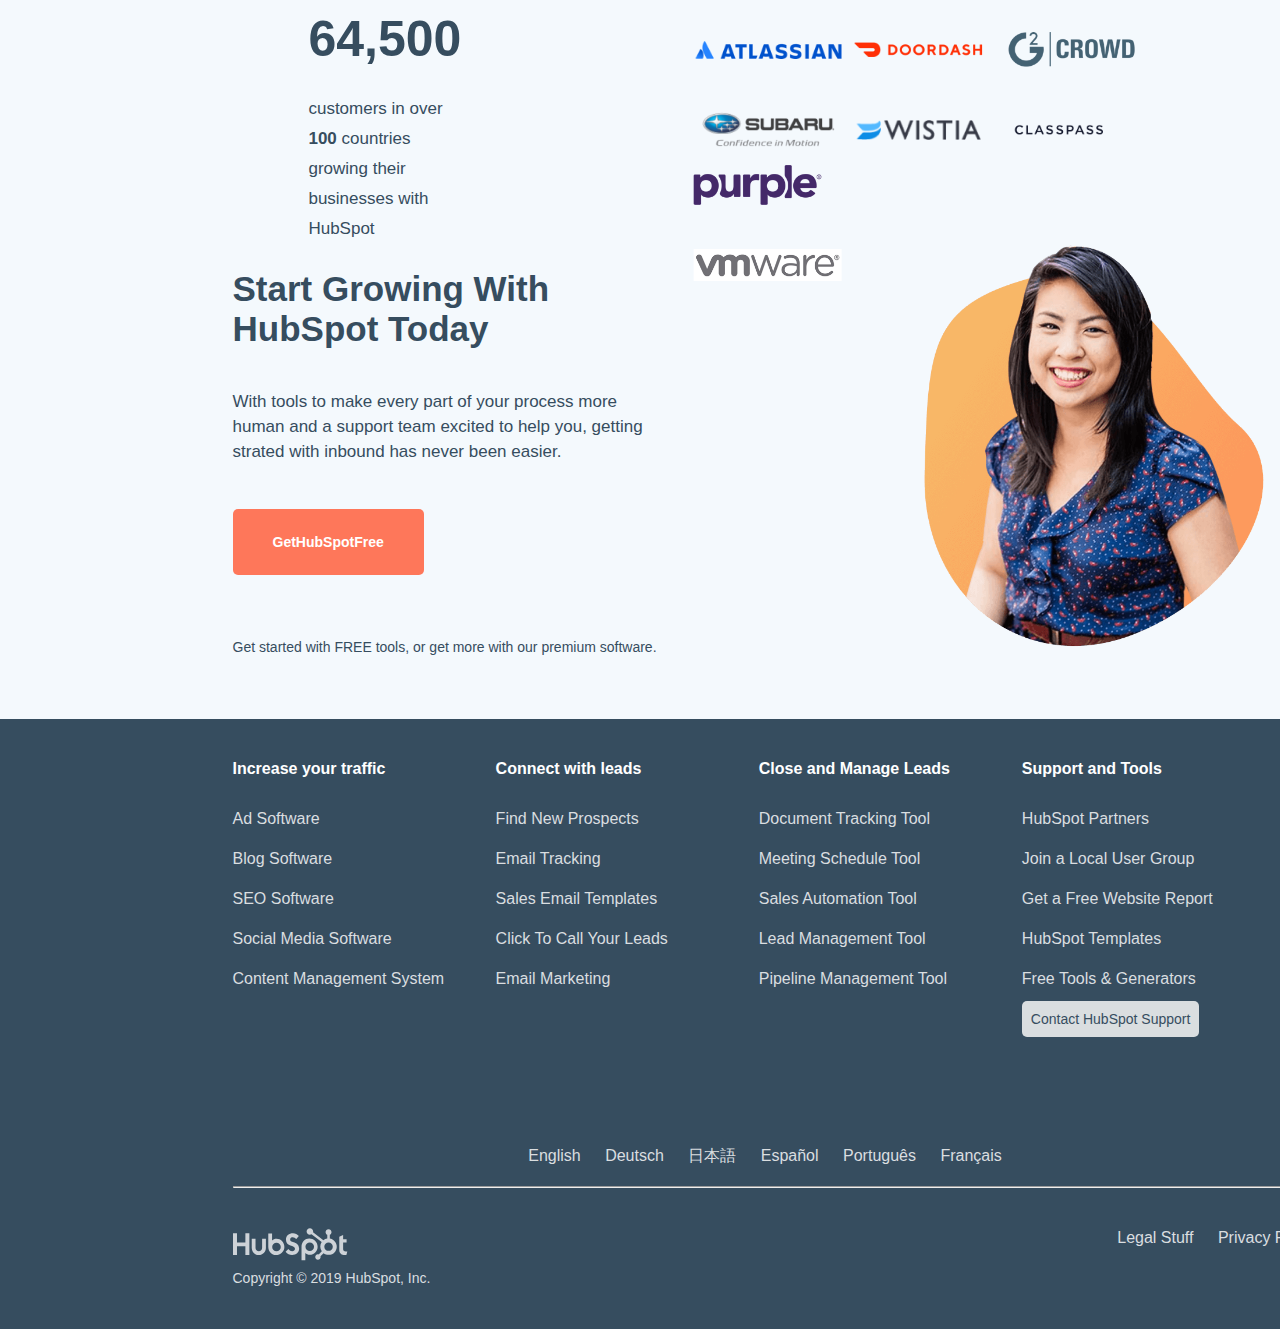
==== commit d39184ca: "Text-align center cleanup" ====
--- a/bonus/index.html
+++ b/bonus/index.html
@@ -243,25 +243,25 @@
                                         <div class="col3">
                                             <ul>
                                                 <li><h4 class="mainColor">Company</h4></li>
-                                                <li><a href="#">About Us</a></li>
-                                                <li><a href="#">Contact Us</a></li>
-                                                <li><a href="#">Management Team</a></li>
-                                                <li><a href="#">Board of Directors</a></li>
-                                                <li><a href="#">Careers</a></li>
+                                                <li><a class="mainColor" href="#">About Us</a></li>
+                                                <li><a class="mainColor" href="#">Contact Us</a></li>
+                                                <li><a class="mainColor" href="#">Management Team</a></li>
+                                                <li><a class="mainColor" href="#">Board of Directors</a></li>
+                                                <li><a class="mainColor" href="#">Careers</a></li>
                                             </ul>
                                         </div>
                                         <div class="col3">
                                             <ul>
                                                 <li><h4 class="mainColor">News</h4></li>
-                                                <li><a href="#">HubSpot News</a></li>
-                                                <li><a href="#">Press Resources</a></li>
-                                                <li><a href="#">Speakers</a></li>
+                                                <li><a class="mainColor" href="#">HubSpot News</a></li>
+                                                <li><a class="mainColor" href="#">Press Resources</a></li>
+                                                <li><a class="mainColor" href="#">Speakers</a></li>
                                             </ul>
                                         </div>
                                         <div class="col3">
                                             <ul>
                                                 <li><h4 class="mainColor">Investors</h4></li>
-                                                <li><a href="#">Investor Relations</a></li>
+                                                <li><a class="mainColor" href="#">Investor Relations</a></li>
                                             </ul>
                                         </div>
                                     </div>
@@ -292,7 +292,7 @@
 
         <!-- Products -->
         <section class="mainProducts bgLightBlue">
-            <div class="container clearfix">
+            <div class="container clearfix alignCenter">
                 <!-- Products intro -->
                 <img src="./assets/img/cube.webp" alt="Cube image">
                 <h2>Powerful Alone. Better Together</h2>
@@ -415,7 +415,7 @@
         <section class="numbersSec bgGradientBlue">
             <div class="container">
                 <!-- Intro -->
-                <div class="numbersIntro">
+                <div class="numbersIntro alignCenter">
                     <h2>Learn and grow with a award-winning support and a thriving community behind you.</h2>
                     <p>You don't have to go to it alone. Master the inbound methodology and get the most out of you tools with HubSpot's legendary customer support team and a community of thousands of marketing and sales pros just like you.</p>
                 </div>
@@ -648,7 +648,7 @@
             <!-- /Top row -->
 
             <!-- Bottom row -->
-            <div class="bottomRow">
+            <div class="bottomRow alignCenter">
                 <!-- Languages -->
                 <div>
                     <div class="siteLang">
--- a/bonus/assets/css/style.css
+++ b/bonus/assets/css/style.css
@@ -52,6 +52,10 @@
 
 .f15 {
     font-size: 15px;
+}
+
+.alignCenter {
+    text-align: center !important;
 }
 
 .alignLeft {
@@ -262,10 +266,6 @@
 }
 
 /* Products */
-.mainProducts > .container {
-    text-align: center;
-}
-
 .mainProducts > .container img {
     width: 20%;
     margin-top: 5%;
@@ -396,7 +396,6 @@
 
 .numbersIntro {
     padding-top: 50px;
-    text-align: center;
     color: white;
 }
 
@@ -557,7 +556,6 @@
 
 footer .bottomRow {
     height: 30%;
-    text-align: center;
 }
 
 footer .col4 {
@@ -604,6 +602,7 @@
     background-repeat: no-repeat;
     width: 120px;
     height: 50px;
+    filter: opacity(0.75);
 }
 
 /* 
@@ -778,6 +777,7 @@
     height: 250px;
     transform: translate(-10px, -15px);
     line-height: 240%;
+    padding-top: 5px;
 }
 
 #drop1:after, #drop1:before {
@@ -850,7 +850,6 @@
 .helpChat {
     position: relative;
     background: #364d5f;
-    text-align: center;
     width: 60px;
     height: 60px;
     font-size: 35px;
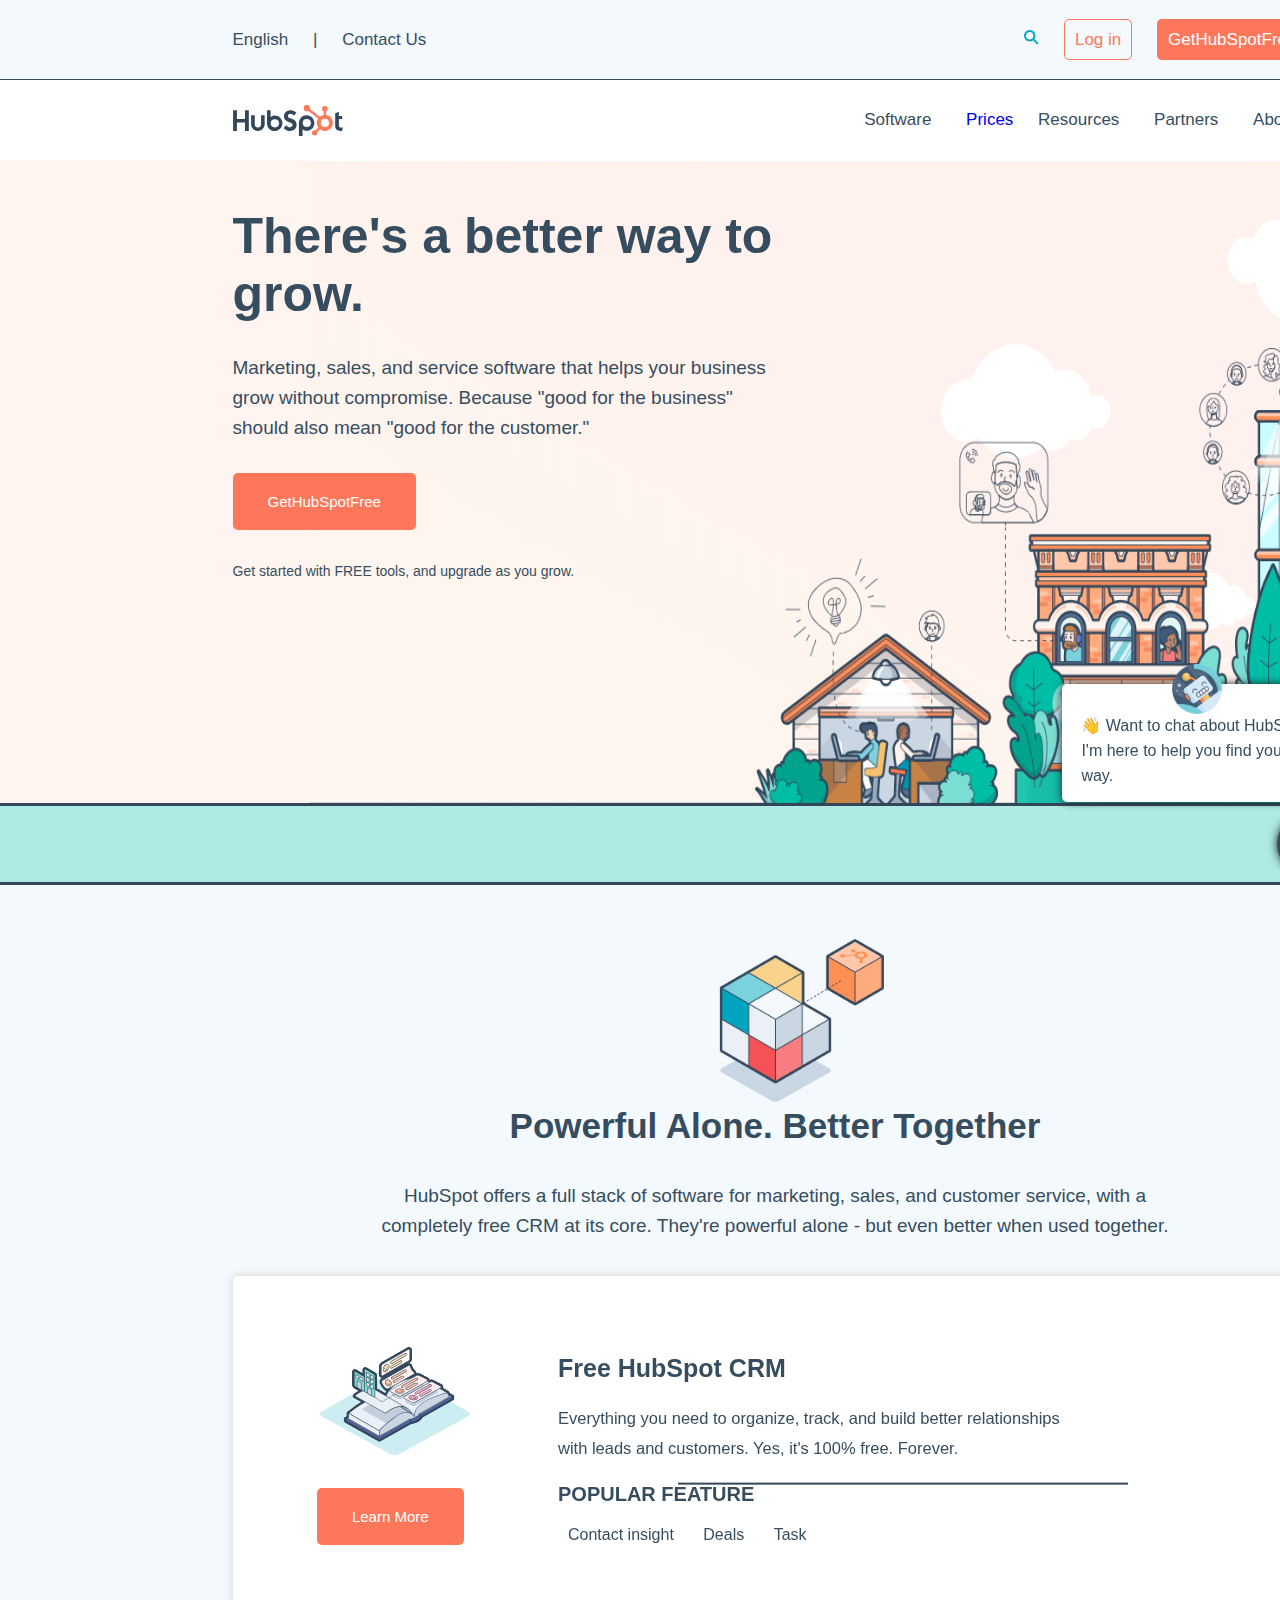
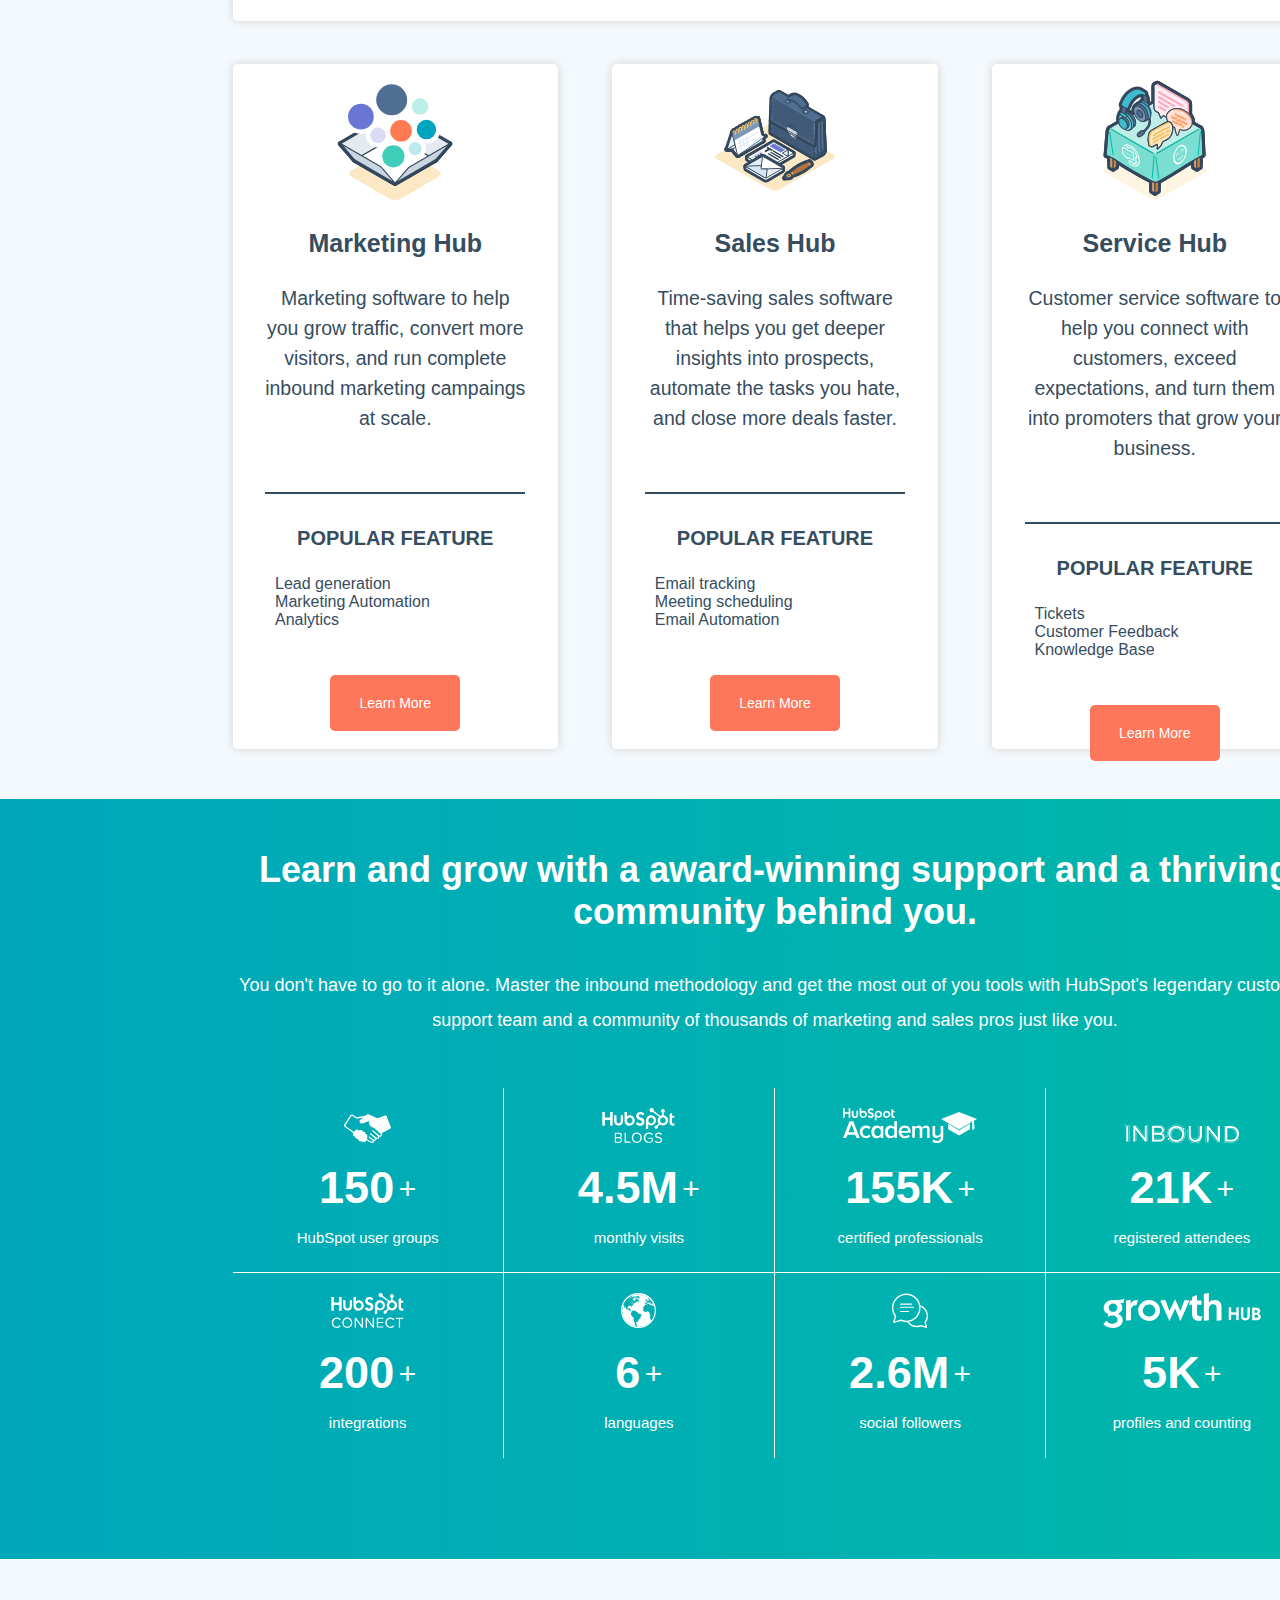
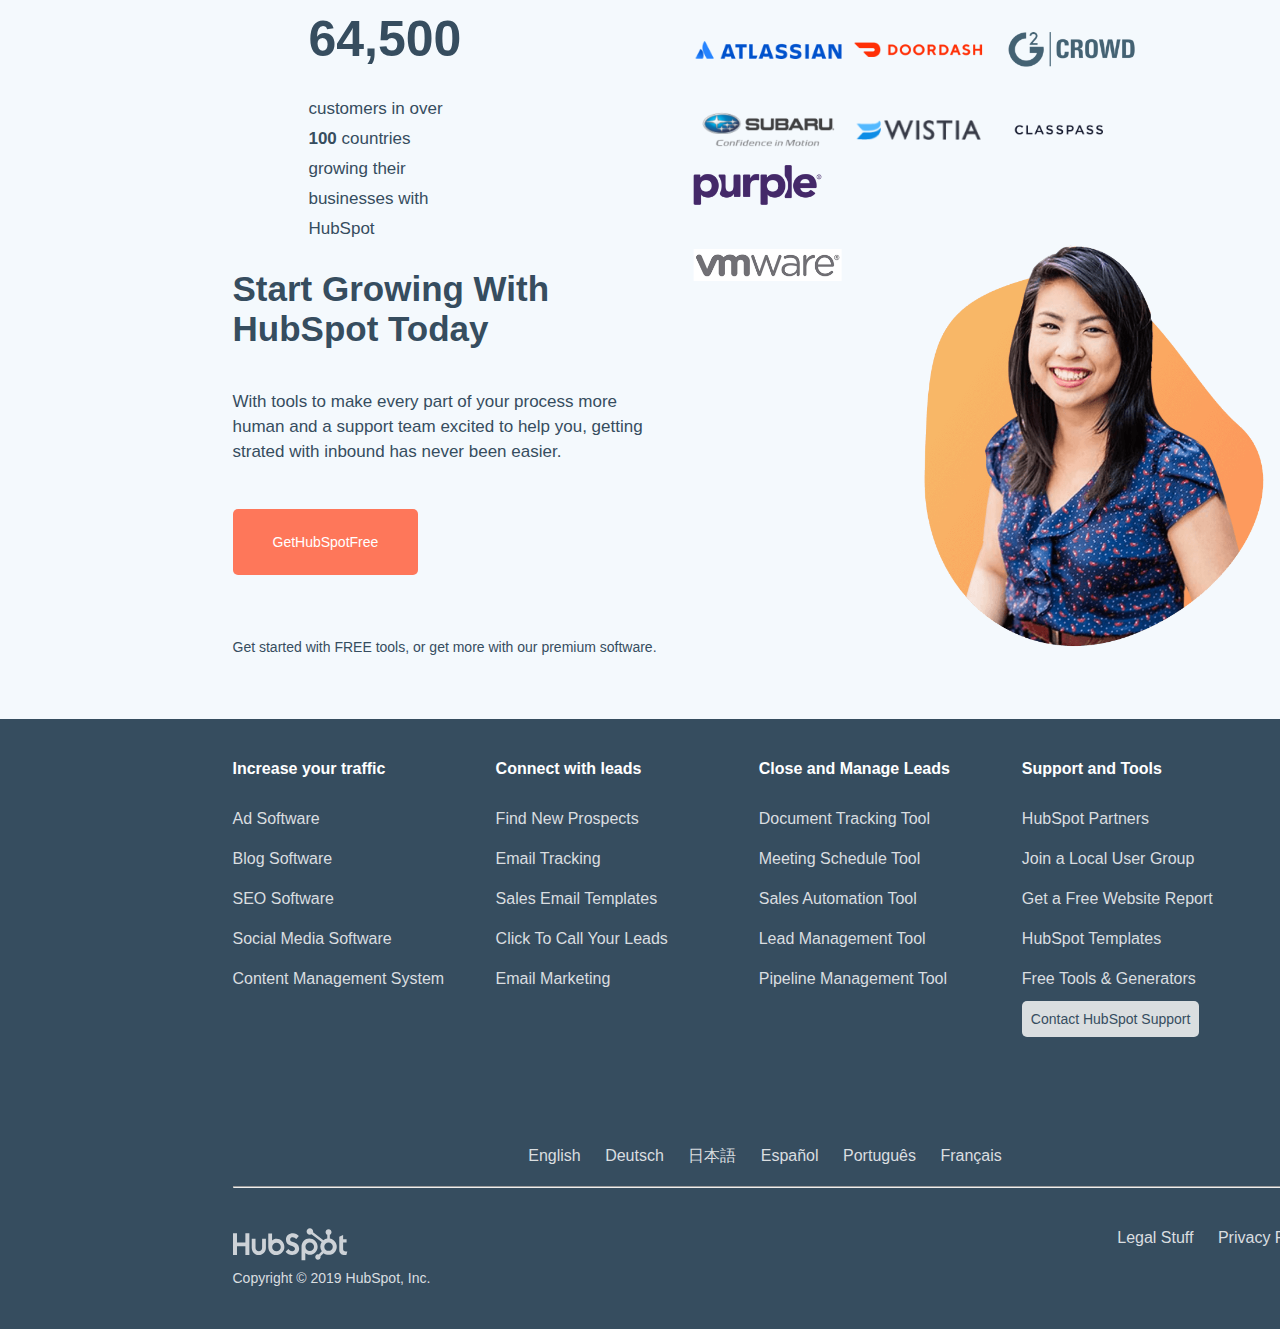
==== commit 04d1f27d: "Small cleanup" ====
--- a/bonus/index.html
+++ b/bonus/index.html
@@ -283,7 +283,7 @@
             <div class="introContent container">
                 <h1>There's a better way to grow.</h1>
                 <p>Marketing, sales, and service software that helps your business grow without compromise. Because "good for the business" should also mean "good for the customer."</p>
-                <a class="btnOrange" href="#">GetHubSpotFree</a>
+                <a class="btnOrange f15" href="#">GetHubSpotFree</a>
                 <p>Get started with FREE tools, and upgrade as you grow.</p>
             </div>
             <div class="imgCompl"></div>
@@ -306,7 +306,7 @@
                             <img class="medImg" src="./assets/img/book.svg" alt="Book image">
                         </div>
                         <div>
-                            <a class="btnOrange" href="">Learn More</a>
+                            <a class="btnOrange f15" href="">Learn More</a>
                         </div>
                     </div>
                     <div class="col2">
@@ -352,7 +352,7 @@
                             </li>
                         </ul>
                         <div>
-                            <a class="btnOrange" href="">Learn More</a>
+                            <a class="btnOrange f15" href="">Learn More</a>
                         </div>
                     </div>
                     <!-- /First card -->
@@ -376,7 +376,7 @@
                             </li>
                         </ul>
                         <div>
-                            <a class="btnOrange" href="">Learn More</a>
+                            <a class="btnOrange f15" href="">Learn More</a>
                         </div>
                     </div>
                     <!-- /Second card -->
@@ -400,7 +400,7 @@
                             </li>
                         </ul>
                         <div>
-                            <a class="btnOrange" href="">Learn More</a>
+                            <a class="btnOrange f15" href="">Learn More</a>
                         </div>
                     </div>
                     <!-- /Third card -->
--- a/bonus/assets/css/style.css
+++ b/bonus/assets/css/style.css
@@ -248,7 +248,6 @@
     color: white;
     padding: 20px 35px;
     border-radius: 5px;
-    font-size: 15px;
 }
 
 .introContent p:nth-child(4) {
@@ -381,7 +380,6 @@
     padding: 20px 29px;
     border-radius: 5px;
     font-size: 14px;
-    font-weight: 600;
 }
 
 .verticalProducts > .col3 > div {
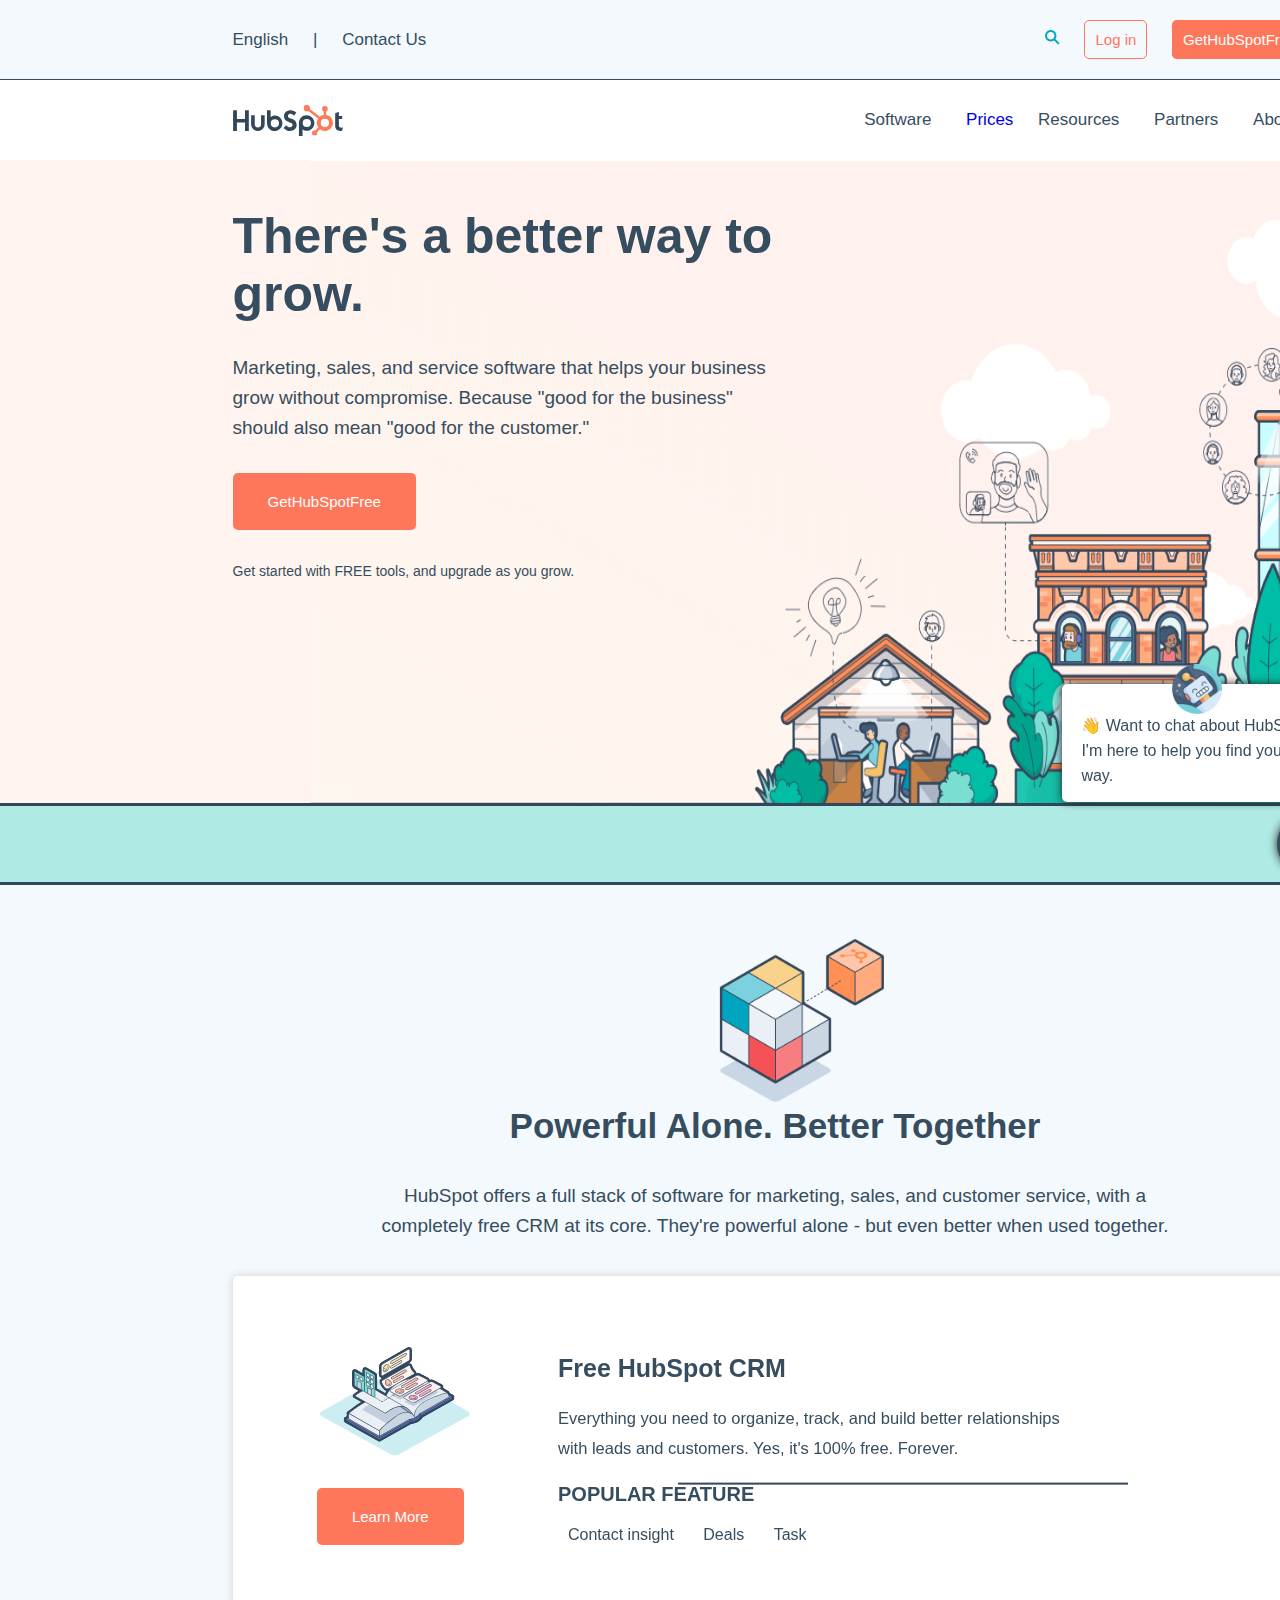
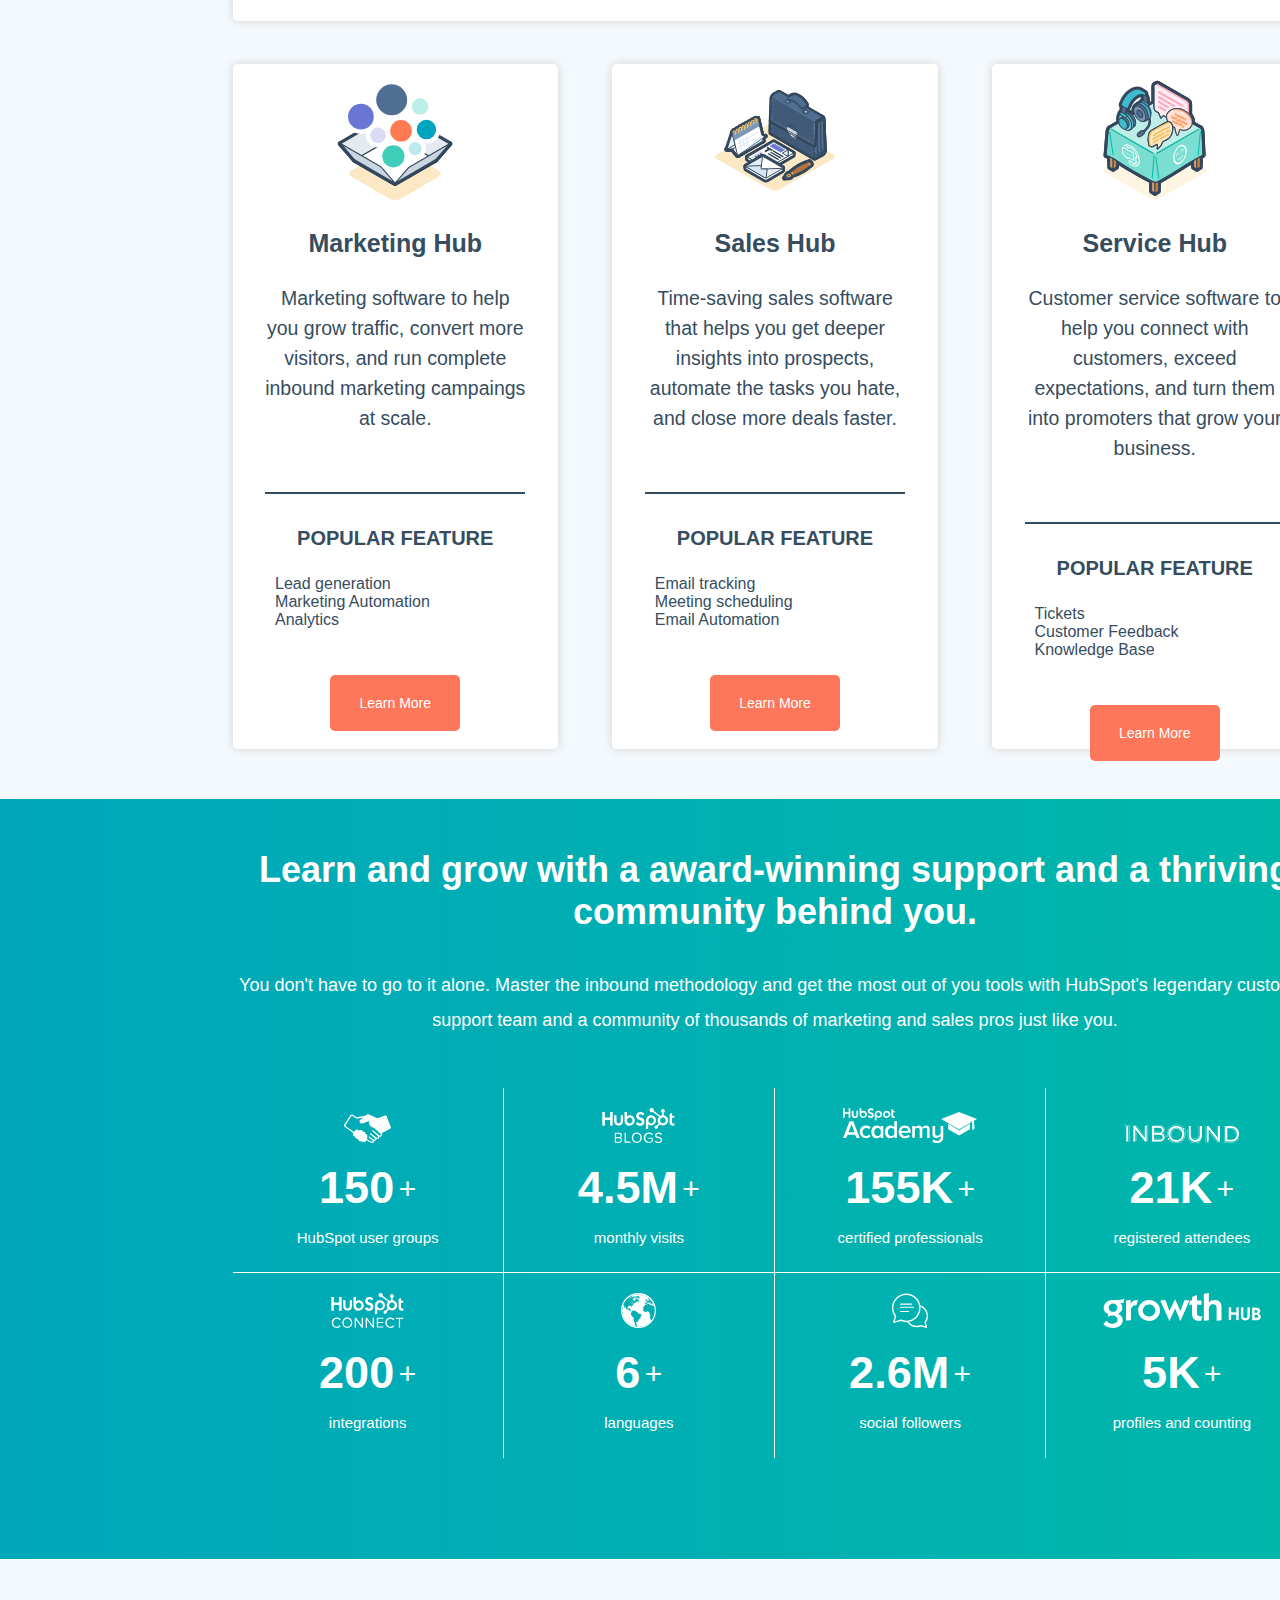
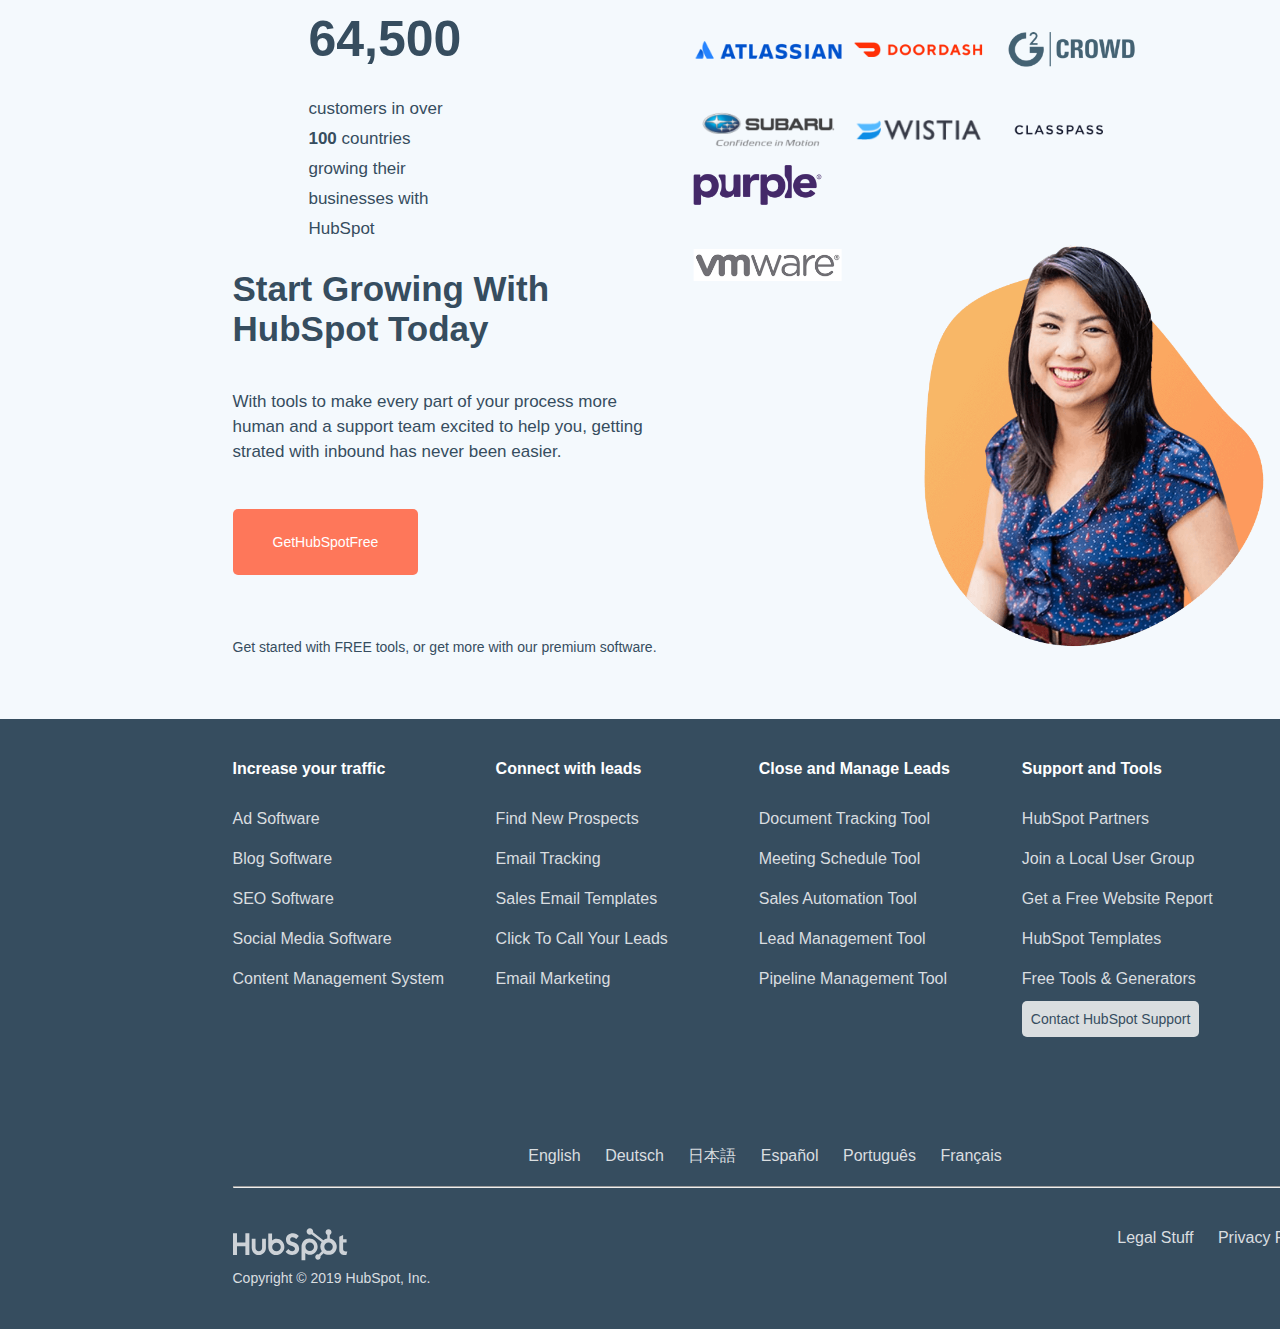
==== commit 77937cdf: "Small fix to previous commit" ====
--- a/bonus/index.html
+++ b/bonus/index.html
@@ -74,8 +74,8 @@
                 </div>
                 <div class="col2 alignRight">
                     <img class="smallIcon" src="./assets/img/search-20icon.webp" alt="Search icon">
-                    <a class="medBtn" href="#">Log in</a>
-                    <a class="medBtn" href="#">GetHubSpotFree</a>
+                    <a class="medBtn f15" href="#">Log in</a>
+                    <a class="medBtn f15" href="#">GetHubSpotFree</a>
                 </div>
             </div>
         </section>
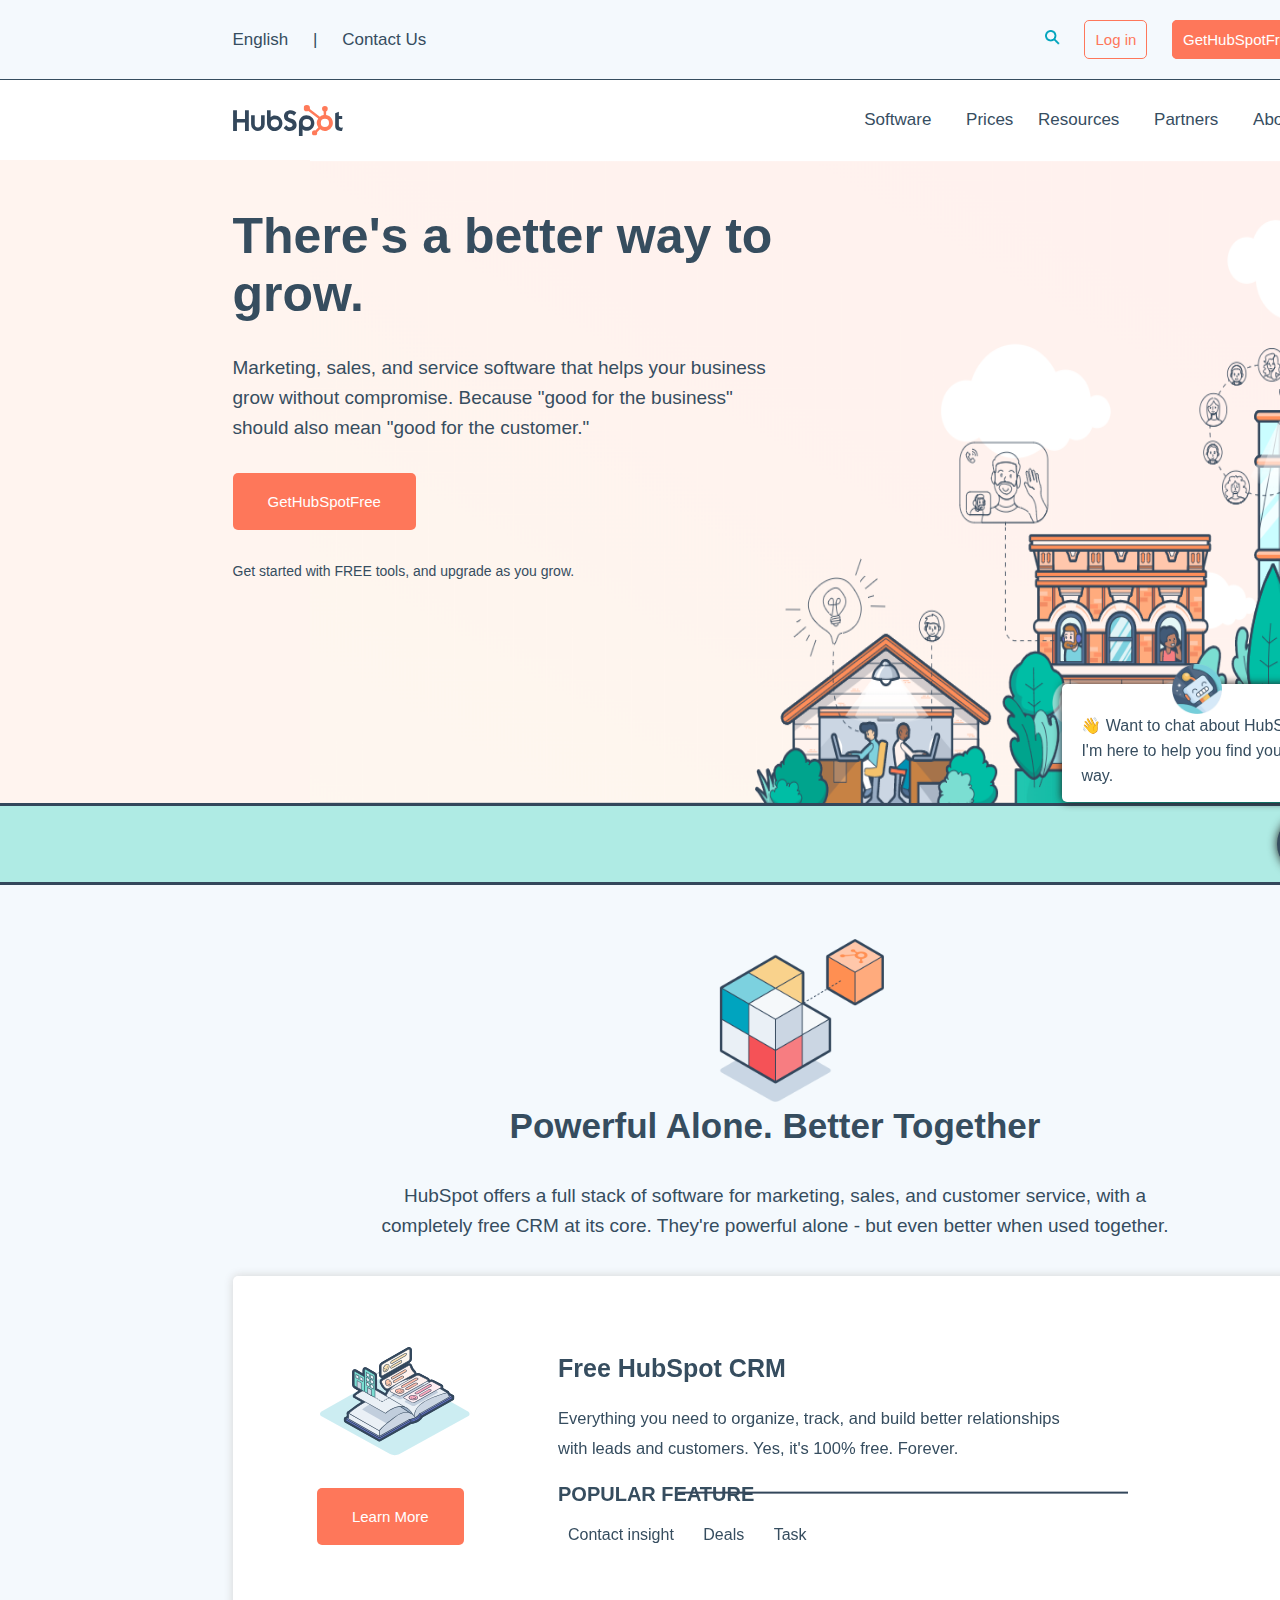
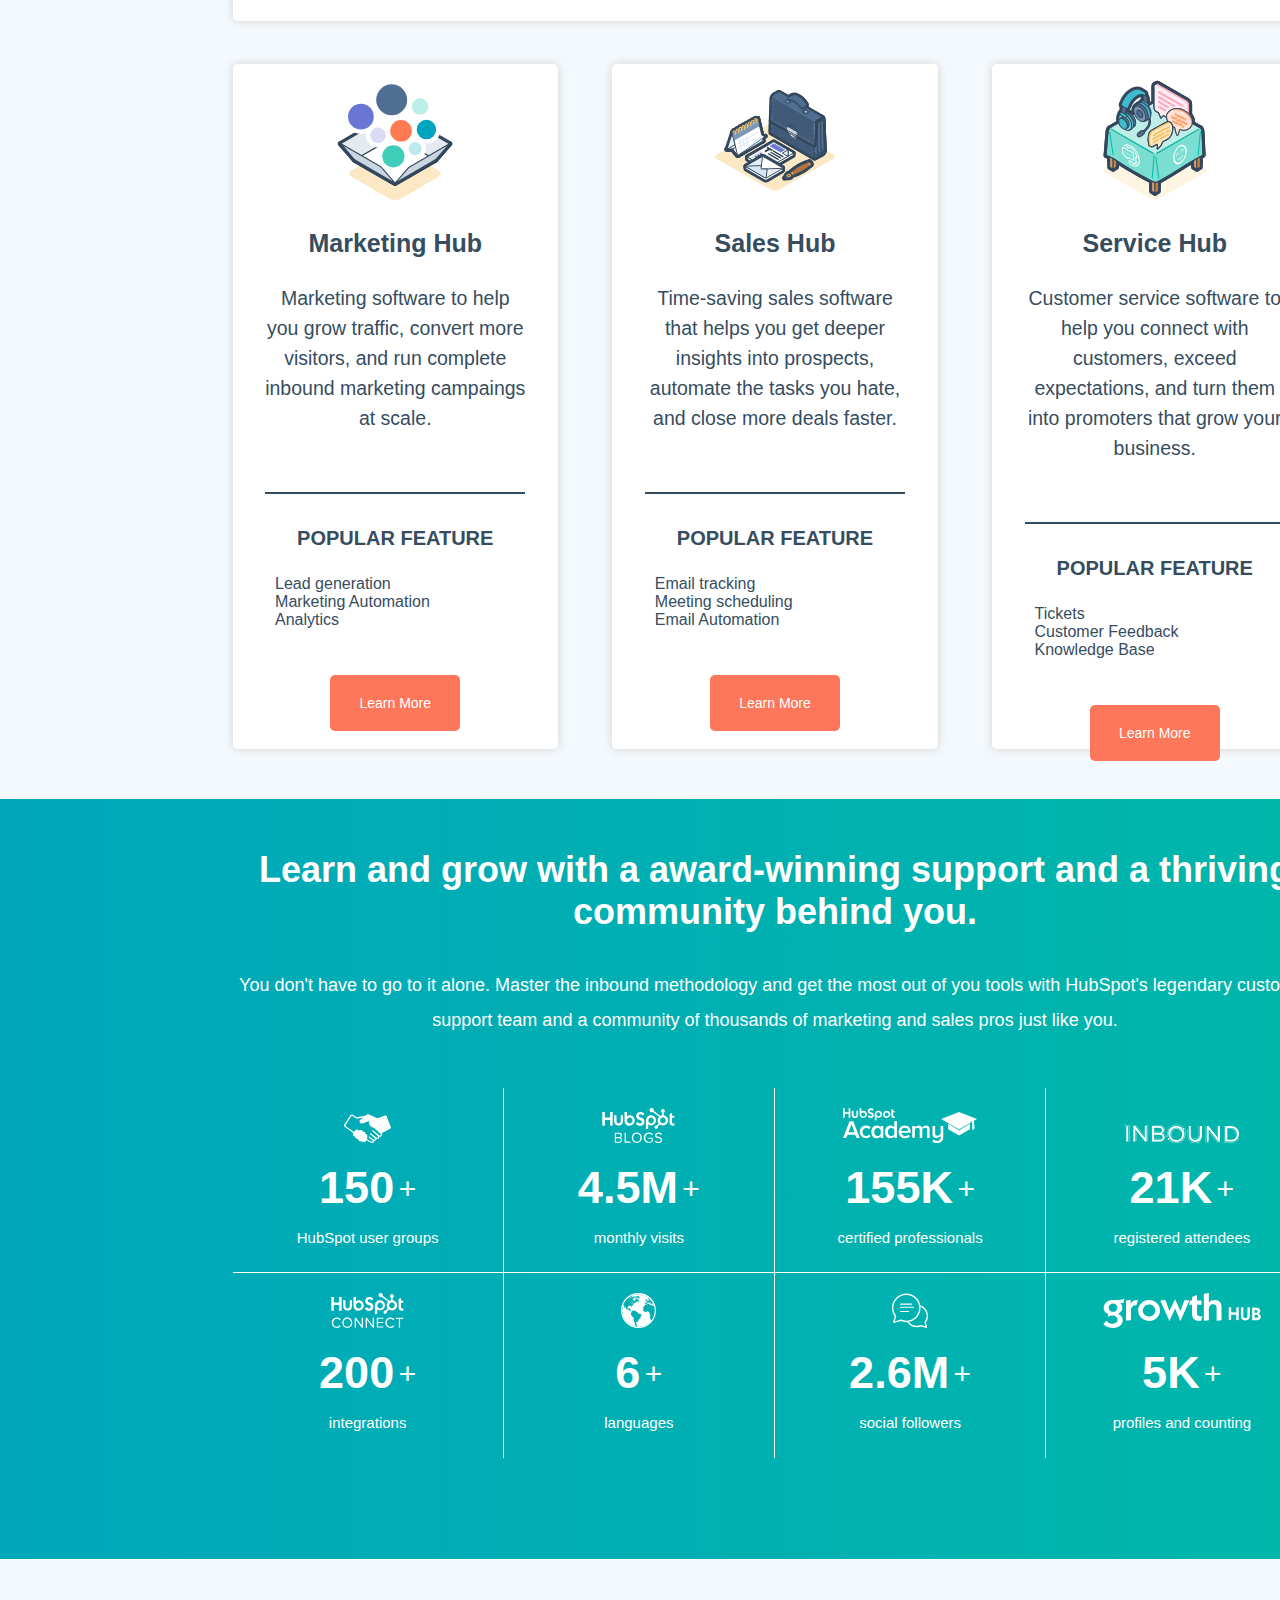
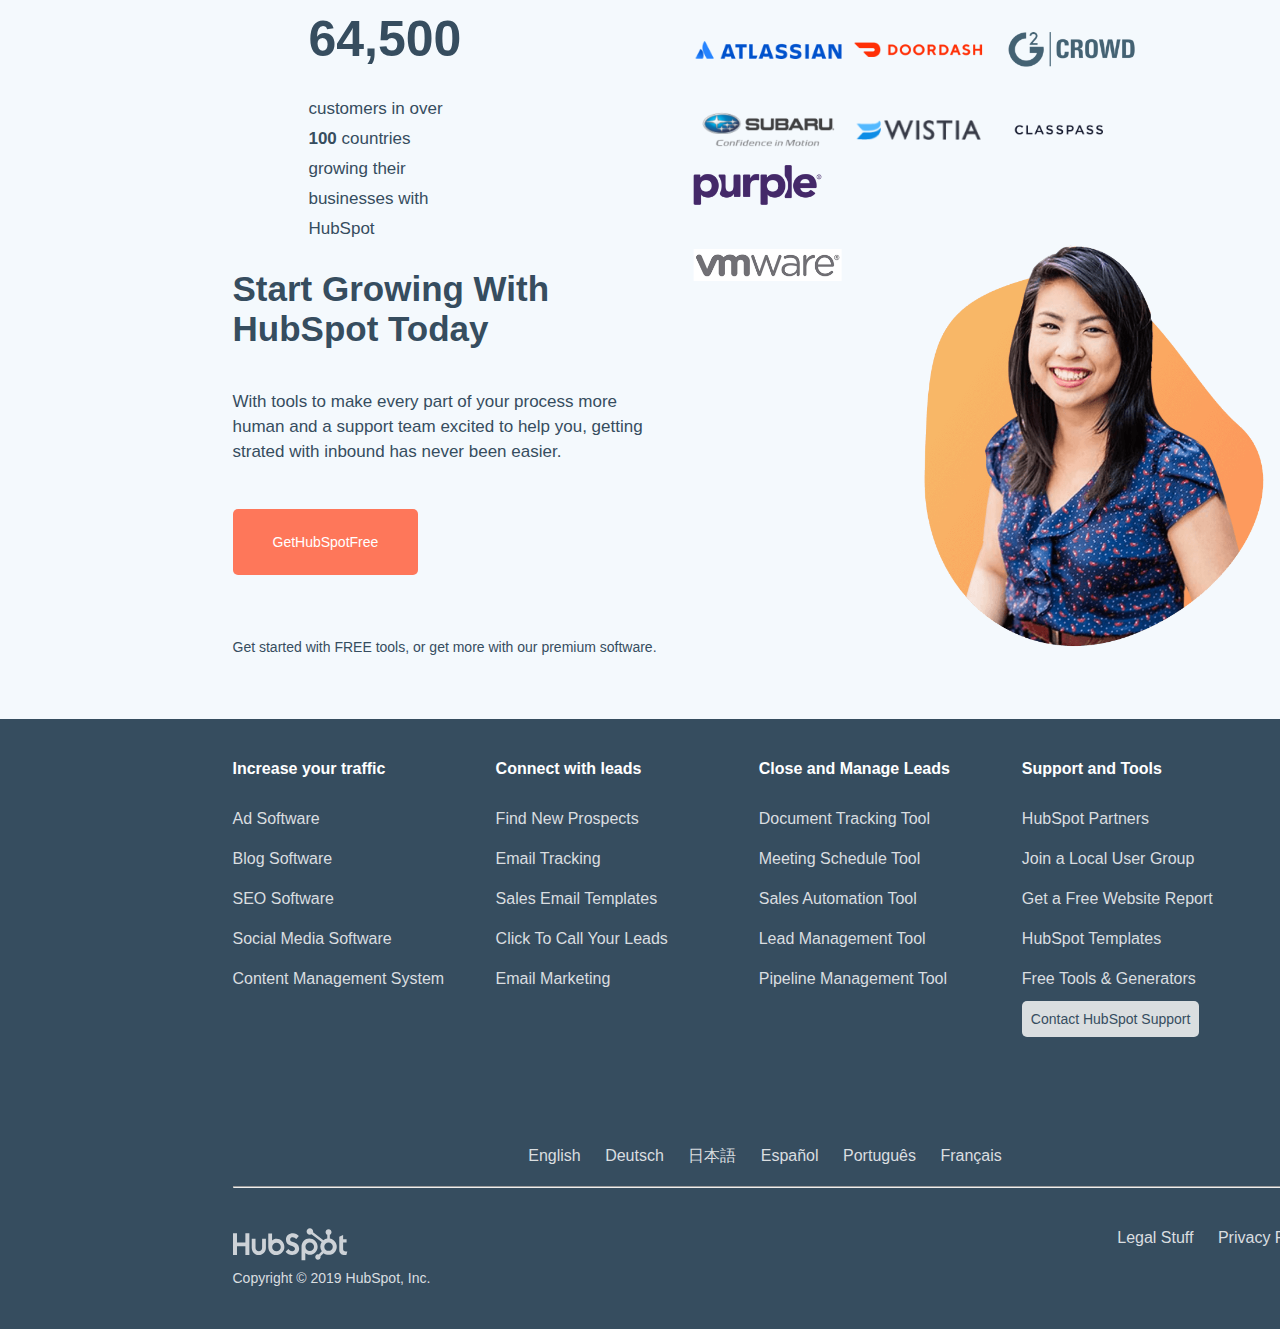
==== commit a4c32f67: "Fix prices menu color" ====
--- a/bonus/index.html
+++ b/bonus/index.html
@@ -154,7 +154,7 @@
                         <!-- /Software -->
                         <!-- Prices -->
                         <li>
-                            <a style="text-decoration: none" href="#">Prices</a>
+                            <a class="mainColor" style="text-decoration: none" href="#">Prices</a>
                         </li>
                         <!-- /Prices -->
                         <!-- Resources -->
--- a/bonus/assets/css/style.css
+++ b/bonus/assets/css/style.css
@@ -1,4 +1,6 @@
-/* Utility */
+/************************
+    Utility 
+*************************/
 * {
     box-sizing: border-box;
     padding: 0;
@@ -129,12 +131,14 @@
     height: 1px;
     border: 1px solid #33475b;
     position: absolute;
-    top: 75%;
+    top: 80%;
     right: 25%;
     width: 450px;
 }
 
-/* Page */
+/************************
+    Page 
+*************************/
 body {
     min-width: 1550px;
     background-color: #f4f9fd;
@@ -452,9 +456,7 @@
     vertical-align: text-bottom;
 }
 
-/*
-    Bottom 
-*/
+/* Bottom */
 .bottomSec {
     height: 760px;
 }
@@ -534,10 +536,7 @@
     width: 340px;
 }
 
-/* 
-    Footer
-*/
-
+/* Footer */
 footer {
     background-color: #364d5f;
     color:#DADEE0 !important;
@@ -603,9 +602,9 @@
     filter: opacity(0.75);
 }
 
-/* 
-Bonus 
-*/
+/************************
+    Bonus 
+*************************/
 
 /* Dropdown menu */
 .dropdownMenu {
@@ -803,9 +802,7 @@
     top: -21px;
 }
 
-/* 
-Helper
-*/
+/* Helper */
 .siteHelper {
     position: fixed;
     top: 76vh;
